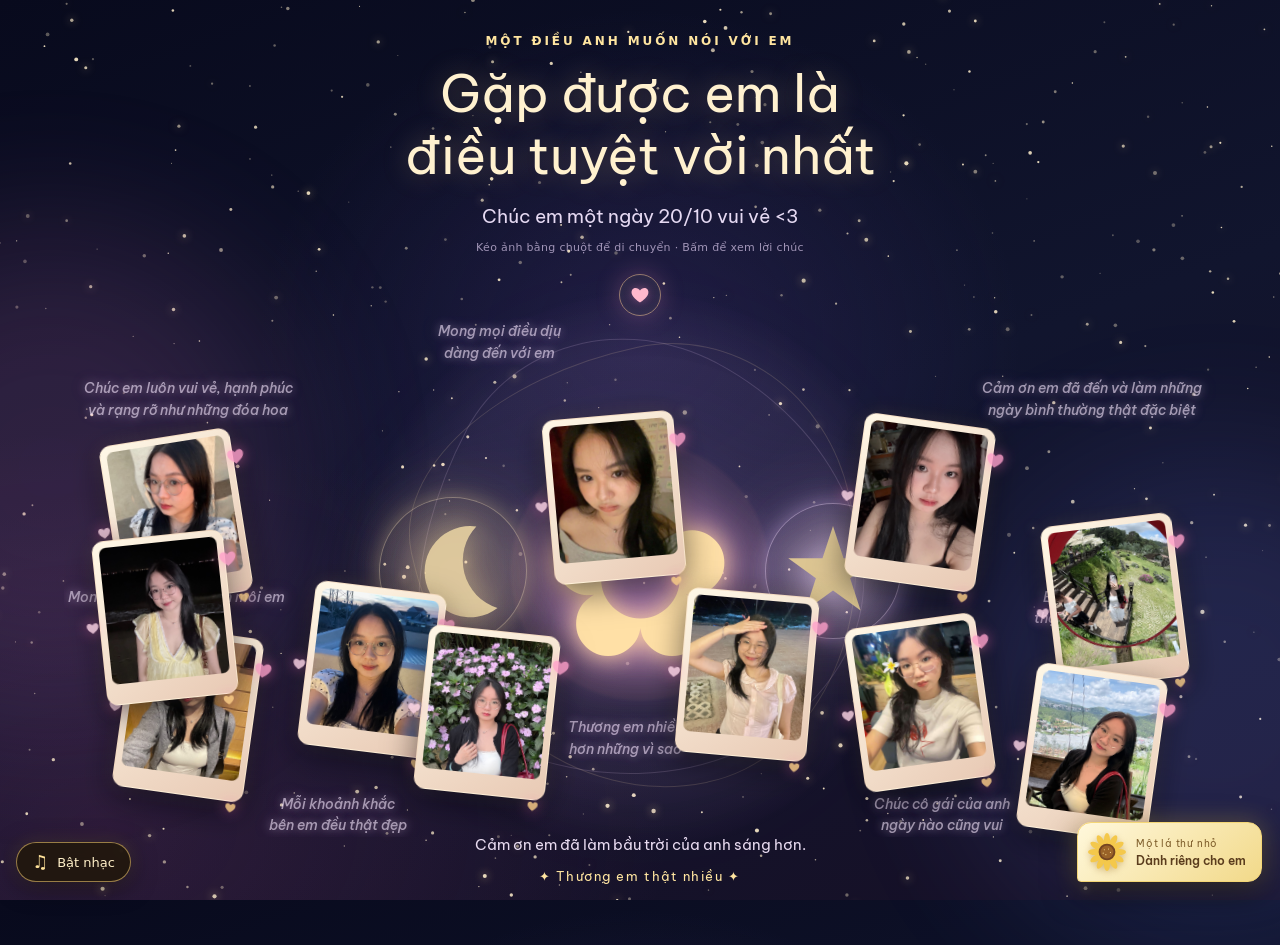
==== love.html @ 0f4e5bd0 "Add separate rings to moon and star" ====
<!DOCTYPE html>
<html lang="vi">
<head>
    <meta charset="UTF-8">
    <meta name="viewport" content="width=device-width, initial-scale=1">
    <meta name="theme-color" content="#090b21">
    <title>G&#7917;i em, gi&#7919;a tr&#7901;i sao</title>
    <link rel="preconnect" href="https://fonts.googleapis.com">
    <link rel="preconnect" href="https://fonts.gstatic.com" crossorigin>
    <link href="https://fonts.googleapis.com/css2?family=Be+Vietnam+Pro:wght@400;500;600;700&amp;display=swap" rel="stylesheet">
    <link rel="stylesheet" href="assets/css/love-page.css?v=12">
</head>
<body>
    <canvas class="star-canvas" id="starCanvas" aria-hidden="true"></canvas>
    <div class="sky-glow sky-glow-one" aria-hidden="true"></div>
    <div class="sky-glow sky-glow-two" aria-hidden="true"></div>
    <main class="celebration">
        <header class="greeting">
            <p class="eyebrow">M&#7897;t &#273;i&#7873;u anh mu&#7889;n n&#243;i v&#7899;i em</p>
            <h1>G&#7863;p &#273;&#432;&#7907;c em l&#224; &#273;i&#7873;u tuy&#7879;t v&#7901;i nh&#7845;t</h1>
            <p class="subtitle">Ch&#250;c em m&#7897;t ng&#224;y 20/10 vui v&#7867; &lt;3</p>
            <p class="interaction-hint">K&#233;o &#7843;nh b&#7857;ng chu&#7897;t &#273;&#7875; di chuy&#7875;n &#183; B&#7845;m &#273;&#7875; xem l&#7901;i ch&#250;c</p>
            <span class="heart-orbit" aria-hidden="true"><svg viewBox="0 0 24 24" focusable="false"><path d="M12 21s-8.5-5.2-9.8-10.2C1 6.7 3.2 3.5 6.7 3.5c2.2 0 4.1 1.3 5.3 3.1 1.2-1.8 3.1-3.1 5.3-3.1 3.5 0 5.7 3.2 4.5 7.3C20.5 15.8 12 21 12 21z"/></svg></span>
        </header>
        <section class="memory-field" id="memoryField" aria-label="Nh&#7919;ng kho&#7843;nh kh&#7855;c c&#7911;a ch&#250;ng m&#236;nh">
            <div class="flower-glow" aria-hidden="true"><span class="flower-center">&#10047;</span><svg class="flower-moon" viewBox="0 0 100 100"><path d="M72 8a43 43 0 1 0 20 77A47 47 0 0 1 72 8Z"/></svg><svg class="flower-star" viewBox="0 0 100 100"><path d="M50 2 L61.2 36.4 L97.6 36.4 L68.2 57.7 L79.4 92.1 L50 70.8 L20.6 92.1 L31.8 57.7 L2.4 36.4 L38.8 36.4 Z"/></svg></div>
            <div class="photo-field" id="photoField"></div>
        </section>
        <footer class="closing">
            <p>C&#7843;m &#417;n em &#273;&#227; l&#224;m b&#7847;u tr&#7901;i c&#7911;a anh s&#225;ng h&#417;n.</p>
            <span>&#10022; Th&#432;&#417;ng em th&#7853;t nhi&#7873;u &#10022;</span>
        </footer>
    </main>
    <button class="love-card-trigger" id="loveCardTrigger" type="button" hidden aria-haspopup="dialog" aria-controls="sunflowerCardDialog">
        <svg class="trigger-sunflower" viewBox="0 0 100 100" aria-hidden="true"><g fill="#f4c84b"><ellipse cx="50" cy="19" rx="8" ry="19"/><ellipse cx="50" cy="19" rx="8" ry="19" transform="rotate(30 50 50)"/><ellipse cx="50" cy="19" rx="8" ry="19" transform="rotate(60 50 50)"/><ellipse cx="50" cy="19" rx="8" ry="19" transform="rotate(90 50 50)"/><ellipse cx="50" cy="19" rx="8" ry="19" transform="rotate(120 50 50)"/><ellipse cx="50" cy="19" rx="8" ry="19" transform="rotate(150 50 50)"/><ellipse cx="50" cy="19" rx="8" ry="19" transform="rotate(180 50 50)"/><ellipse cx="50" cy="19" rx="8" ry="19" transform="rotate(210 50 50)"/><ellipse cx="50" cy="19" rx="8" ry="19" transform="rotate(240 50 50)"/><ellipse cx="50" cy="19" rx="8" ry="19" transform="rotate(270 50 50)"/><ellipse cx="50" cy="19" rx="8" ry="19" transform="rotate(300 50 50)"/><ellipse cx="50" cy="19" rx="8" ry="19" transform="rotate(330 50 50)"/></g><circle cx="50" cy="50" r="22" fill="#744522"/><circle cx="50" cy="50" r="17" fill="#9a6328"/><g fill="#f4d889"><circle cx="43" cy="44" r="1.5"/><circle cx="54" cy="42" r="1.5"/><circle cx="59" cy="51" r="1.5"/><circle cx="47" cy="57" r="1.5"/><circle cx="40" cy="53" r="1.5"/></g></svg>
        <span><small>M&#7897;t l&#225; th&#432; nh&#7887;</small><strong>D&#224;nh ri&#234;ng cho em</strong></span>
    </button>
    <dialog class="sunflower-card-dialog" id="sunflowerCardDialog" aria-label="Thi&#7879;p hoa h&#432;&#7899;ng d&#432;&#417;ng d&#224;nh t&#7863;ng em">
        <button class="sunflower-card-close" id="sunflowerCardClose" type="button" aria-label="&#272;&#243;ng thi&#7879;p">&times;</button>
        <section class="sunflower-envelope" id="sunflowerEnvelope">
            <div class="envelope-flap" aria-hidden="true"></div>
            <svg class="envelope-flower envelope-flower-left" viewBox="0 0 100 100" aria-hidden="true"><g fill="#e9b937"><ellipse cx="50" cy="19" rx="8" ry="19"/><ellipse cx="50" cy="19" rx="8" ry="19" transform="rotate(30 50 50)"/><ellipse cx="50" cy="19" rx="8" ry="19" transform="rotate(60 50 50)"/><ellipse cx="50" cy="19" rx="8" ry="19" transform="rotate(90 50 50)"/><ellipse cx="50" cy="19" rx="8" ry="19" transform="rotate(120 50 50)"/><ellipse cx="50" cy="19" rx="8" ry="19" transform="rotate(150 50 50)"/><ellipse cx="50" cy="19" rx="8" ry="19" transform="rotate(180 50 50)"/><ellipse cx="50" cy="19" rx="8" ry="19" transform="rotate(210 50 50)"/><ellipse cx="50" cy="19" rx="8" ry="19" transform="rotate(240 50 50)"/><ellipse cx="50" cy="19" rx="8" ry="19" transform="rotate(270 50 50)"/><ellipse cx="50" cy="19" rx="8" ry="19" transform="rotate(300 50 50)"/><ellipse cx="50" cy="19" rx="8" ry="19" transform="rotate(330 50 50)"/></g><circle cx="50" cy="50" r="22" fill="#744522"/><circle cx="50" cy="50" r="17" fill="#9a6328"/></svg>
            <svg class="envelope-flower envelope-flower-right" viewBox="0 0 100 100" aria-hidden="true"><g fill="#e9b937"><ellipse cx="50" cy="19" rx="8" ry="19"/><ellipse cx="50" cy="19" rx="8" ry="19" transform="rotate(30 50 50)"/><ellipse cx="50" cy="19" rx="8" ry="19" transform="rotate(60 50 50)"/><ellipse cx="50" cy="19" rx="8" ry="19" transform="rotate(90 50 50)"/><ellipse cx="50" cy="19" rx="8" ry="19" transform="rotate(120 50 50)"/><ellipse cx="50" cy="19" rx="8" ry="19" transform="rotate(150 50 50)"/><ellipse cx="50" cy="19" rx="8" ry="19" transform="rotate(180 50 50)"/><ellipse cx="50" cy="19" rx="8" ry="19" transform="rotate(210 50 50)"/><ellipse cx="50" cy="19" rx="8" ry="19" transform="rotate(240 50 50)"/><ellipse cx="50" cy="19" rx="8" ry="19" transform="rotate(270 50 50)"/><ellipse cx="50" cy="19" rx="8" ry="19" transform="rotate(300 50 50)"/><ellipse cx="50" cy="19" rx="8" ry="19" transform="rotate(330 50 50)"/></g><circle cx="50" cy="50" r="22" fill="#744522"/><circle cx="50" cy="50" r="17" fill="#9a6328"/></svg>
            <div class="envelope-greeting"><p>D&#224;nh t&#7863;ng em</p><span aria-hidden="true">&#8212; <svg class="inline-heart" viewBox="0 0 24 24" focusable="false"><path d="M12 21s-8.5-5.2-9.8-10.2C1 6.7 3.2 3.5 6.7 3.5c2.2 0 4.1 1.3 5.3 3.1 1.2-1.8 3.1-3.1 5.3-3.1 3.5 0 5.7 3.2 4.5 7.3C20.5 15.8 12 21 12 21z"/></svg> &#8212;</span><strong>20/10</strong><small>M&#7897;t ch&#250;t y&#234;u th&#432;&#417;ng</small></div>
            <button class="sunflower-seal" id="sunflowerSeal" type="button" aria-label="M&#7903; l&#225; th&#432;"><svg viewBox="0 0 24 24" aria-hidden="true"><path d="M12 21s-8.2-5.2-10.2-10.1C.2 7.2 2.4 3.5 6.4 3.5c2.4 0 4.2 1.5 5.6 3.5 1.4-2 3.2-3.5 5.6-3.5 4 0 6.2 3.7 4.6 7.4C20.2 15.8 12 21 12 21Z"/></svg></button>
            <p class="envelope-tap-hint">Ch&#7841;m v&#224;o con d&#7845;u &#273;&#7875; m&#7903;</p>
        </section>
        <article class="sunflower-letter" id="sunflowerLetter" hidden>
            <div class="letter-copy">
                <p class="letter-eyebrow">D&#224;nh ri&#234;ng cho em <svg class="inline-heart" viewBox="0 0 24 24" focusable="false" aria-hidden="true"><path d="M12 21s-8.5-5.2-9.8-10.2C1 6.7 3.2 3.5 6.7 3.5c2.2 0 4.1 1.3 5.3 3.1 1.2-1.8 3.1-3.1 5.3-3.1 3.5 0 5.7 3.2 4.5 7.3C20.5 15.8 12 21 12 21z"/></svg></p>
                <h2>G&#7917;i c&#244; g&#225;i b&#233; nh&#7887; c&#7911;a anh</h2>
                <p>Anh ch&#250;c em ng&#224;y 20/10 l&#250;c n&#224;o c&#361;ng xinh &#273;&#7865;p, may m&#7855;n, nhi&#7873;u s&#7913;c kh&#7887;e v&#224; lu&#244;n vui v&#7867;.</p>
                <p>Anh mong r&#7857;ng em s&#7869; &#273;&#7891;ng h&#224;nh c&#249;ng anh tr&#234;n ch&#7863;ng &#273;&#432;&#7901;ng ph&#237;a tr&#432;&#7899;c.</p>
                <p>C&#7843;m &#417;n em v&#236; t&#7845;t c&#7843;.</p>
                <p class="sunflower-signature">Anh y&#234;u em b&#233; c&#7911;a anh <svg class="inline-heart" viewBox="0 0 24 24" focusable="false" aria-hidden="true"><path d="M12 21s-8.5-5.2-9.8-10.2C1 6.7 3.2 3.5 6.7 3.5c2.2 0 4.1 1.3 5.3 3.1 1.2-1.8 3.1-3.1 5.3-3.1 3.5 0 5.7 3.2 4.5 7.3C20.5 15.8 12 21 12 21z"/></svg></p>
            </div>
            <figure class="letter-photo" tabindex="0" role="button" aria-label="Ph&#243;ng to &#7843;nh trong th&#432;" aria-expanded="false"><img src="assets/images/eiu1.jfif" alt="Kho&#7843;nh kh&#7855;c c&#7911;a em"><span class="letter-photo-star letter-photo-star-one" aria-hidden="true">&#10022;</span><span class="letter-photo-star letter-photo-star-two" aria-hidden="true">&#10023;</span><span class="letter-photo-star letter-photo-star-three" aria-hidden="true">&#10022;</span><figcaption>&#272;i&#7873;u anh mu&#7889;n gi&#7919; g&#236;n</figcaption></figure>
        </article>
    </dialog>
    <dialog class="photo-viewer" id="photoViewer" aria-label="Anh ky niem va loi chuc">
        <button class="viewer-close" id="viewerClose" type="button" aria-label="Dong anh">&times;</button>
        <figure class="viewer-content">
            <img id="viewerImage" alt="">
            <figcaption id="viewerWish"></figcaption>
        </figure>
    </dialog>
    <script src="assets/js/love-page.js?v=3"></script>
    <audio id="backgroundMusic" src="assets/audio/Ch%E1%BB%9D%20Ch%C3%BAt%20x%20Ch%E1%BA%B3ng%20Gi%E1%BB%91ng%20Gi%C3%A1ng%20Sinh%20x%20Track%2006%20x%20N%C6%A1i%20N%C3%A0y%20C%C3%B3%20Anh%20x%20In%20Love%20Douyin%20Top%20Music.mp3" autoplay loop muted preload="auto"></audio>
    <button class="music-toggle" id="musicToggle" type="button" aria-label="Bật nhạc">
        <span class="music-icon" aria-hidden="true">&#9835;</span>
        <span id="musicLabel">Bật nhạc</span>
    </button>
    <script src="assets/js/music.js"></script>
</body>
</html>
---- assets/css/love-page.css ----
:root { color-scheme: dark; --gold: #ffe5a0; --pink: #ffb9d3; --font-vietnamese: "Be Vietnam Pro", "Segoe UI", Arial, sans-serif; }
* { box-sizing: border-box; }
html, body { min-height: 100%; margin: 0; }
body {
    min-height: 100vh; overflow-x: hidden; color: #fff5e8;
    background: radial-gradient(ellipse at 50% 38%, #392d696b, transparent 42%), radial-gradient(ellipse at 8% 92%, #8134643d, transparent 34%), linear-gradient(160deg, #080a1d, #11152e 52%, #171026);
    font-family: var(--font-vietnamese);
}
.star-canvas { position: fixed; inset: 0; z-index: 0; width: 100%; height: 100%; pointer-events: none; }
.sky-glow { position: fixed; z-index: 0; width: 38vw; aspect-ratio: 1; border-radius: 50%; filter: blur(80px); opacity: .16; pointer-events: none; }
.sky-glow-one { left: -15vw; top: 25vh; background: #d878c4; }
.sky-glow-two { right: -14vw; bottom: -5vh; background: #718aff; }
.celebration { position: relative; z-index: 1; display: flex; flex-direction: column; width: min(1200px, 100%); height: 100svh; min-height: 0; margin: auto; padding: 20px 24px 12px; }
.greeting { position: relative; z-index: 5; max-width: 820px; margin: 0 auto; padding: 12px 18px 0; text-align: center; animation: arrive 1s ease both; }
.eyebrow { margin: 0 0 12px; color: var(--gold); font: 600 12px/1.5 system-ui, sans-serif; letter-spacing: .24em; text-transform: uppercase; }
h1 { max-width: 760px; margin: 0 auto; color: #fff1cf; font-size: clamp(30px, 4.4vw, 52px); font-weight: 400; line-height: 1.2; text-wrap: balance; text-shadow: 0 0 28px #ffd88a48; }
.subtitle { max-width: 620px; margin: 14px auto 0; color: #e5d9f2; font-size: clamp(15px, 2vw, 19px); line-height: 1.65; text-wrap: balance; }
.interaction-hint { margin: 8px 0 0; color: #d5c5e7b8; font: 11px/1.5 system-ui, sans-serif; letter-spacing: .03em; }
.heart-orbit { display: inline-grid; place-items: center; width: 42px; height: 42px; margin-top: 17px; border: 1px solid #ffcf9b88; border-radius: 50%; color: #ffb8cc; font-size: 19px; box-shadow: 0 0 24px #ff99c344, inset 0 0 18px #ffdfbd22; animation: heartbeat 2.4s ease-in-out infinite; }
.heart-orbit svg { display: block; width: 20px; height: 20px; fill: currentColor; filter: drop-shadow(0 0 6px #ff99c388); }
.inline-heart { display: inline-block; width: .82em; height: .82em; vertical-align: -.08em; fill: currentColor; }
.memory-field { position: relative; flex: 1 1 auto; width: 100%; height: auto; min-height: 280px; margin: 0 auto; }
.flower-glow { position: absolute; z-index: 4; left: 50%; top: 49%; display: grid; place-items: center; width: clamp(320px, 48vw, 580px); aspect-ratio: 1; transform: translate(-50%, -50%); border-radius: 50%; color: #ffe0a6; font-size: clamp(130px, 20vw, 230px); background: radial-gradient(circle, #ffb7d31d 0 31%, #e6bbff12 32% 52%, transparent 69%); filter: drop-shadow(0 0 38px #f4b8ef55); animation: flowerPulse 6s ease-in-out infinite; }
.flower-glow::before, .flower-glow::after { content: ""; position: absolute; inset: 12%; border: 1px solid #f5d8ff28; border-radius: 43% 57% 65% 35% / 40% 45% 55% 60%; transform: rotate(28deg); }
.flower-glow::after { transform: rotate(78deg); border-color: #ffdfad28; }
.flower-glow span { position: relative; z-index: 1; text-shadow: 0 0 24px #ffd4a0, 0 0 58px #f8a8e7; animation: slowTurn 24s linear infinite; }
.photo-field { position: absolute; inset: 0; z-index: 6; pointer-events: none; }
.wish-sky { position: absolute; inset: 0; z-index: 2; overflow: hidden; pointer-events: none; }
.sky-wish { position: absolute; display: block; width: clamp(145px, 20vw, 225px); color: #f8e8ff; font: italic 500 clamp(11px, 1.15vw, 14px)/1.55 var(--font-vietnamese); text-align: center; text-wrap: balance; text-shadow: 0 0 9px #ffe3ff9c, 0 0 24px #e4b7ff70; opacity: .63; animation: wishSkyFloat 6s ease-in-out infinite; animation-delay: var(--wish-delay); }
.sky-wish:nth-child(1) { left: 1%; top: 12%; }
.sky-wish:nth-child(2) { left: 28%; top: 1%; }
.sky-wish:nth-child(3) { right: 1%; top: 12%; }
.sky-wish:nth-child(4) { left: 0; top: 52%; }
.sky-wish:nth-child(5) { right: 0; top: 52%; }
.sky-wish:nth-child(6) { left: 14%; bottom: 0; }
.sky-wish:nth-child(7) { right: 14%; bottom: 0; }
.sky-wish:nth-child(8) { left: 39%; top: 77%; }
.memory-photo { position: absolute; margin: 0; width: clamp(86px, 11vw, 132px); aspect-ratio: 4 / 5; padding: 6px 6px 20px; border: 1px solid #ffe9c96b; border-radius: 12px; background: linear-gradient(145deg, #fff8e7, #e8c9b4); box-shadow: 0 10px 32px #02030b88, 0 0 18px #ffd99b20; opacity: 0; animation: photoAppear .9s ease forwards, photoOrbit var(--orbit, 12s) ease-in-out infinite; animation-delay: var(--delay), calc(var(--delay) + .9s); transition: z-index .2s, scale .3s, box-shadow .3s, transform .18s ease-out; cursor: grab; pointer-events: auto; transform-style: preserve-3d; transform: perspective(1000px) rotateX(var(--tilt-y, 0deg)) rotateY(var(--tilt-x, 0deg)) rotate(var(--card-rotation, 0deg)); }
.memory-photo img { display: block; width: 100%; height: 100%; border-radius: 7px; object-fit: cover; background: #332943; }
.memory-photo:focus-visible { outline: 2px solid #ffe5a0; outline-offset: 4px; }
.memory-photo:hover { z-index: 8; scale: 1.1; box-shadow: 0 16px 40px #000b, 0 0 30px #ffdfa477; }
.memory-photo:nth-child(1) { left: 4%; top: 23%; --card-rotation: -9deg; --drift-x: 65px; --drift-y: -20px; --drift-x2: 80px; --drift-y2: 58px; --drift-x3: 32px; --drift-y3: 80px; --orbit: 12s; }
.memory-photo:nth-child(2) { left: 21%; top: 52%; --card-rotation: 7deg; --drift-x: -75px; --drift-y: -50px; --drift-x2: 55px; --drift-y2: 75px; --drift-x3: 84px; --drift-y3: -30px; --orbit: 14s; }
.memory-photo:nth-child(3) { right: 20%; top: 20%; --card-rotation: 8deg; --drift-x: -55px; --drift-y: 25px; --drift-x2: -90px; --drift-y2: 60px; --drift-x3: 25px; --drift-y3: -25px; --orbit: 13s; }
.memory-photo:nth-child(4) { right: 3%; top: 39%; --card-rotation: -7deg; --drift-x: -65px; --drift-y: 65px; --drift-x2: -90px; --drift-y2: -18px; --drift-x3: -25px; --drift-y3: -80px; --orbit: 15s; }
.memory-photo:nth-child(5) { left: 5%; bottom: 8%; --card-rotation: 8deg; --drift-x: 65px; --drift-y: -32px; --drift-x2: 80px; --drift-y2: -75px; --drift-x3: -40px; --drift-y3: -30px; --orbit: 13.5s; }
.memory-photo:nth-child(6) { left: 42%; top: 19%; --card-rotation: -5deg; --drift-x: -55px; --drift-y: 45px; --drift-x2: 70px; --drift-y2: 80px; --drift-x3: 90px; --drift-y3: -32px; --orbit: 16s; }
.memory-photo:nth-child(7) { right: 20%; bottom: 10%; --card-rotation: -8deg; --drift-x: 55px; --drift-y: -40px; --drift-x2: -50px; --drift-y2: -85px; --drift-x3: -90px; --drift-y3: 32px; --orbit: 14.5s; }
.memory-photo:nth-child(8) { left: 31%; bottom: 8%; --card-rotation: 6deg; --drift-x: -60px; --drift-y: -25px; --drift-x2: 70px; --drift-y2: -75px; --drift-x3: 85px; --drift-y3: 45px; --orbit: 15.5s; }
.memory-photo:nth-child(9) { right: 5%; top: 68%; --card-rotation: 8deg; --drift-x: -60px; --drift-y: -20px; --drift-x2: -35px; --drift-y2: -70px; --drift-x3: 65px; --drift-y3: -50px; --orbit: 12.5s; }
.memory-photo:nth-child(10) { left: 3%; top: 42%; --card-rotation: -6deg; --drift-x: 70px; --drift-y: 38px; --drift-x2: 90px; --drift-y2: -30px; --drift-x3: 20px; --drift-y3: -75px; --orbit: 14s; }
.memory-photo:nth-child(11) { right: 35%; top: 53%; --card-rotation: 5deg; --drift-x: -70px; --drift-y: 65px; --drift-x2: -90px; --drift-y2: -28px; --drift-x3: 50px; --drift-y3: -75px; --orbit: 16.5s; }
.memory-photo:nth-child(n) { --drift-x: 6px; --drift-y: -4px; --drift-x2: -5px; --drift-y2: 5px; --drift-x3: 3px; --drift-y3: 4px; }
.closing { position: relative; z-index: 5; margin: -5px auto 0; color: #e8dbf0; text-align: center; font-size: 15px; line-height: 1.7; }
.closing p { margin: 0 0 5px; }
.closing span { color: var(--gold); font-size: 13px; letter-spacing: .12em; }
@keyframes arrive { from { opacity: 0; transform: translateY(16px); } to { opacity: 1; transform: translateY(0); } }
@keyframes heartbeat { 0%, 100% { transform: scale(1); } 50% { transform: scale(1.13); } }
@keyframes flowerPulse { 0%, 100% { opacity: .7; scale: .96; } 50% { opacity: 1; scale: 1.04; } }
@keyframes slowTurn { to { rotate: 360deg; } }
.memory-photo.is-placed { opacity: 1 !important; visibility: visible; }
.memory-photo.is-dragging { opacity: 1 !important; visibility: visible; z-index: 20 !important; animation: none !important; translate: 0 0 !important; rotate: 0deg !important; scale: 1 !important; --card-rotation: 0deg; --tilt-x: 0deg; --tilt-y: 0deg; cursor: grabbing; touch-action: none; }
@keyframes photoAppear { to { opacity: 1; } }
@keyframes photoOrbit { 0%, 100% { translate: 0 0; rotate: 0deg; } 25% { translate: var(--drift-x) var(--drift-y); rotate: 2deg; } 50% { translate: var(--drift-x2) var(--drift-y2); rotate: -1deg; } 75% { translate: var(--drift-x3) var(--drift-y3); rotate: 1deg; } }
@keyframes wishDrift { 0%, 100% { opacity: 0; translate: 0 10px; } 18%, 78% { opacity: .9; } 50% { opacity: 1; translate: 8px -16px; } }
@keyframes wishSkyFloat { 0%, 100% { translate: 0 0; opacity: .48; } 50% { translate: 0 -9px; opacity: .82; } }

.photo-viewer { position: fixed; inset: 0; width: min(88vw, 620px); max-width: none; max-height: 90dvh; margin: auto; padding: 26px; overflow: auto; border: 1px solid #f8dfa777; border-radius: 20px; color: #fff4df; background: linear-gradient(145deg, #17152bef, #24192df2); box-shadow: 0 24px 90px #000c, 0 0 42px #e7b9ff30; }
.love-card-trigger { position: fixed; z-index: 75; right: max(18px, env(safe-area-inset-right)); bottom: max(18px, env(safe-area-inset-bottom)); display: flex; align-items: center; gap: 10px; max-width: min(225px, calc(100vw - 32px)); padding: 10px 15px 10px 10px; border: 1px solid #f4d676; border-radius: 14px 14px 14px 4px; color: #51391c; background: linear-gradient(140deg, #fff8dc, #f2d989); box-shadow: 0 10px 32px #0008, 0 0 25px #f8d46d55; text-align: left; cursor: pointer; animation: cornerCardAppear .8s cubic-bezier(.2,.8,.2,1) both; transition: transform .2s ease, box-shadow .2s ease; }
.love-card-trigger[hidden] { display: none; }
.love-card-trigger:hover { transform: translateY(-4px) rotate(-1deg); box-shadow: 0 14px 38px #0009, 0 0 32px #ffd75d77; }
.trigger-sunflower { flex: 0 0 38px; width: 38px; filter: drop-shadow(0 2px 3px #9c6d2766); }
.love-card-trigger small, .love-card-trigger strong { display: block; font-family: var(--font-vietnamese); }
.love-card-trigger small { margin-bottom: 3px; color: #80602d; font-size: 10px; letter-spacing: .08em; }
.love-card-trigger strong { color: #5b3d1d; font-size: 12px; font-weight: 600; }
.sunflower-card-dialog { position: fixed; inset: 0; width: min(92vw, 740px); height: min(82dvh, 520px); max-width: none; max-height: none; margin: auto; padding: 18px; overflow: visible; border: 1px solid #e8cf85; border-radius: 18px; color: #705332; background: linear-gradient(145deg, #fff9e6, #f1e0a8); box-shadow: 0 26px 100px #000c, 0 0 44px #f3d27455; }
.sunflower-card-dialog::backdrop { background: #171321a6; backdrop-filter: blur(5px); }
.sunflower-card-dialog[open] { animation: viewerAppear .34s ease-out both; }
.sunflower-card-close { position: absolute; z-index: 20; top: 10px; right: 10px; display: grid; place-items: center; width: 38px; height: 38px; padding: 0 0 3px; border: 1px solid #f1dc9a; border-radius: 50%; color: #684d24; background: #fff6d8; box-shadow: 0 4px 15px #0006; font: 26px/1 Georgia, serif; cursor: pointer; }
.sunflower-envelope { position: relative; display: grid; place-items: start center; width: 100%; height: 100%; min-height: 320px; overflow: hidden; border: 1px solid #d9bd70; color: #785331; background: #f8edcf url("../images/sunflower-envelope.png") center / 100% 100% no-repeat; box-shadow: 0 5px 20px #92713a35; transition: opacity .55s ease, scale .55s ease; }
.sunflower-envelope::before, .envelope-flap, .envelope-flower { display: none; }
.envelope-greeting { position: relative; z-index: 2; margin-top: clamp(26px, 7vh, 54px); text-align: center; }
.envelope-greeting p { margin: 0 0 4px; color: #876540; font: 600 clamp(15px, 2.3vw, 20px)/1.5 var(--font-vietnamese); letter-spacing: .14em; }
.envelope-greeting span { display: inline-flex; align-items: center; gap: 7px; color: #ae7d31; font-size: 13px; }
.envelope-greeting .inline-heart { width: 12px; height: 12px; fill: currentColor; }
.envelope-greeting strong { display: block; margin-top: 14px; color: #a17427; font: italic clamp(42px, 8vw, 72px)/1 Georgia, serif; text-shadow: 0 2px #fff8d8; }
.envelope-greeting small { display: block; margin-top: 10px; color: #816346; font: 500 clamp(12px, 1.8vw, 16px)/1.5 var(--font-vietnamese); }
.sunflower-seal { position: absolute; z-index: 4; left: 50%; top: 58%; display: grid; place-items: center; width: clamp(84px, 18vw, 148px); aspect-ratio: 1; transform: translate(-50%, -50%); border: 0; border-radius: 50%; color: #704315; background: transparent; cursor: pointer; transition: scale .24s ease, rotate .24s ease, filter .24s ease; }
.sunflower-seal::before { content: ""; position: absolute; inset: 12%; border: 1px solid #fff0b9a6; border-radius: 50%; box-shadow: 0 0 0 3px #8a551533, inset 0 1px 5px #fff4c966; opacity: .85; transition: inset .24s ease, opacity .24s ease; }
.sunflower-seal svg { position: relative; display: block; width: clamp(31px, 7vw, 40px); height: clamp(31px, 7vw, 40px); overflow: visible; fill: #fff0b1; filter: drop-shadow(0 1px 1px #6e441e) drop-shadow(0 2px 3px #593711) drop-shadow(0 -1px 1px #fff5c7); }
.sunflower-seal:hover { scale: 1.08; rotate: -5deg; filter: brightness(1.08); }
.sunflower-seal:hover::before { inset: 7%; opacity: 1; }
.envelope-tap-hint { position: absolute; z-index: 3; bottom: 14px; margin: 0; color: #8c7046; font: 11px/1.5 var(--font-vietnamese); letter-spacing: .04em; }
.sunflower-card-dialog.is-open { width: min(88vw, 700px, 74dvh); height: min(90dvh, 860px); padding: 0; overflow: hidden; border: 0; border-radius: 16px; background: transparent url("../images/sunflower-letter-open-portrait.png") center / 100% 100% no-repeat; box-shadow: 0 18px 70px #0008; transition: width .45s ease, height .45s ease; }
.sunflower-card-dialog.is-open .sunflower-envelope { opacity: 0; visibility: hidden; scale: .94; }
.sunflower-letter { position: absolute; z-index: 6; inset: 5% 12% 21%; display: grid; grid-template-columns: minmax(0, 1.05fr) minmax(205px, .95fr); align-items: center; gap: clamp(12px, 2vw, 22px); padding: clamp(20px, 4vw, 36px); overflow: auto; border: 0; border-radius: 0; color: #66513f; background: transparent; box-shadow: none; backdrop-filter: none; }
.sunflower-letter[hidden] { display: none; }
.sunflower-letter:not([hidden]) { animation: letterLift .7s cubic-bezier(.2,.75,.2,1) both; }
.letter-copy { position: static; z-index: 1; padding-top: clamp(140px, calc(17vh + 28px), 178px); }
.letter-eyebrow { position: absolute; z-index: 7; top: calc(8% + 5px); right: 10%; display: block; width: 62%; margin: 0; padding: 0; color: #91631f; font-size: 10px; font-weight: 700; letter-spacing: .16em; text-align: right; text-transform: uppercase; }
.letter-copy h2 { position: absolute; z-index: 7; top: calc(12% + 5px); right: 10%; display: block; width: 62%; margin: 0; padding: 0; color: #76451f; font: italic 600 clamp(20px, 3vw, 31px)/1.2 var(--font-vietnamese); text-align: right; text-wrap: balance; }
.letter-copy > p:not(.letter-eyebrow):not(.sunflower-signature) { margin: 9px 0; font: italic clamp(13px, 1.65vw, 16px)/1.75 var(--font-vietnamese); }
.sunflower-signature { margin: 14px 0 0; color: #a87832; font: italic 600 clamp(12px, 1.7vw, 16px)/1.5 var(--font-vietnamese); }
.letter-photo { position: relative; align-self: end; justify-self: end; width: min(100%, 270px); margin: 0; padding: 6px 6px 20px; rotate: 0deg; border: 1px solid #d9bd79; border-radius: 8px; background: #fffaf0; box-shadow: 0 8px 20px #6148222b, 0 0 0 4px #fffaf077; }
.letter-photo::before, .letter-photo::after { content: "\273f"; position: absolute; z-index: 2; color: #e8b638; font-size: 24px; text-shadow: 0 1px #fff4c2; }
.letter-photo::before { top: -14px; left: -12px; }
.letter-photo::after { right: -12px; bottom: 5px; }
.letter-photo-star { position: absolute; z-index: 3; color: #f0bf45; line-height: 1; pointer-events: none; text-shadow: 0 1px 2px #fff7d1, 0 0 9px #e9b83e88; animation: photoStarShine 2.6s ease-in-out infinite; }
.letter-photo-star-one { top: 9%; right: -13px; font-size: 18px; }
.letter-photo-star-two { top: 45%; left: -13px; color: #d59c30; font-size: 14px; animation-delay: .8s; }
.letter-photo-star-three { right: 10%; bottom: 15%; font-size: 12px; animation-delay: 1.5s; }
.letter-photo img { display: block; width: 100%; aspect-ratio: 4 / 5; object-fit: cover; }
.letter-photo figcaption { margin-top: 5px; color: #8e7146; font: italic 10px/1.3 var(--font-vietnamese); text-align: center; }
@keyframes cornerCardAppear { from { opacity: 0; translate: 0 16px; scale: .94; } to { opacity: 1; translate: 0 0; scale: 1; } }
@keyframes letterLift { from { opacity: 0; translate: 0 28px; rotate: -1deg; } to { opacity: 1; translate: 0 0; rotate: 0deg; } }
.photo-viewer::backdrop { background: #050611d9; backdrop-filter: blur(9px); }
.photo-viewer[open] { animation: viewerAppear .3s ease-out both; }
.viewer-close { position: sticky; z-index: 2; top: 0; float: right; display: grid; place-items: center; width: 38px; height: 38px; margin: -12px -12px 0 0; border: 1px solid #f4dba866; border-radius: 50%; color: #fff0c8; background: #35283c; font: 28px/1 Georgia, serif; cursor: pointer; }
.viewer-content { clear: both; margin: 0; text-align: center; }
.viewer-content img { display: block; width: auto; max-width: 100%; max-height: min(64dvh, 620px); margin: 0 auto; border: 5px solid #fff2df; border-radius: 12px; object-fit: contain; box-shadow: 0 10px 40px #0009, 0 0 28px #ffe2ad44; }
.viewer-content figcaption { max-width: 540px; margin: 20px auto 4px; color: #ffe6b6; font: italic clamp(18px, 3vw, 25px)/1.55 var(--font-vietnamese); text-shadow: 0 0 18px #ffdb9a55; }
@keyframes viewerAppear { from { opacity: 0; scale: .94; } to { opacity: 1; scale: 1; } }
@keyframes photoStarShine { 0%, 100% { opacity: .55; scale: .82; rotate: -8deg; } 50% { opacity: 1; scale: 1.12; rotate: 8deg; } }
@media (max-width: 700px) {
    .celebration { display: block; width: 100%; height: auto; min-height: 100svh; padding: 26px 14px 20px; }
    .greeting { padding: 8px 10px 0; }
    .eyebrow { font-size: 10px; letter-spacing: .16em; }
    .memory-field { display: block; height: auto; min-height: 0; margin: 16px auto 12px; padding: 8px 4px; }
    .flower-glow { position: fixed; top: 53%; width: 98vw; z-index: -1; opacity: .48; }
    .wish-sky { z-index: 0; }
    .sky-wish { width: min(38vw, 155px); font-size: 10px; opacity: .44; }
    .sky-wish:nth-child(2), .sky-wish:nth-child(6), .sky-wish:nth-child(8) { display: none; }
    .photo-field { position: relative; inset: auto; z-index: 1; display: grid; grid-template-columns: repeat(3, minmax(0, 1fr)); gap: 14px 10px; pointer-events: auto; }
    .memory-photo { position: relative; inset: auto !important; width: 100%; aspect-ratio: 4 / 5; padding: 4px 4px 15px; border-radius: 9px; animation: photoAppear .8s ease forwards, mobilePhotoFloat 5s ease-in-out infinite; animation-delay: var(--delay), calc(var(--delay) + .8s); }
    .memory-photo:nth-child(3n + 2) { margin-top: 16px; }
    .memory-photo:nth-child(3n) { margin-top: 3px; }
    .wish-field { position: fixed; inset: 0; z-index: 2; pointer-events: none; }
    .wish { max-width: 142px; font-size: 12px; }
    .closing { margin-top: 18px; }
    .sunflower-card-dialog { width: 94vw; height: min(72vw, 340px); min-height: 240px; padding: 10px; transition: width .45s ease, height .45s ease; }
    .sunflower-card-dialog.is-open { width: min(88vw, 72dvh, 500px); height: min(90dvh, 610px); min-height: 0; }
    .sunflower-letter { inset: 5% 12% 21%; display: block; padding: clamp(16px, 5vw, 26px); overflow: auto; }
    .letter-copy { padding: 140px 0 0; }
    .letter-eyebrow { margin-bottom: 8px; font-size: 10px; }
    .letter-copy h2 { margin-bottom: 12px; font-size: clamp(20px, 6vw, 27px); }
    .letter-copy > p:not(.letter-eyebrow):not(.sunflower-signature) { margin: 9px 0; font-size: clamp(13px, 3.7vw, 15px); line-height: 1.7; }
    .sunflower-signature { margin-top: 12px; font-size: 13px; }
    .letter-photo { float: right; width: clamp(120px, 36%, 165px); margin: 12px 0 8px 14px; padding: 5px 5px 18px; rotate: 3deg; }
    .letter-photo::before, .letter-photo::after { font-size: 14px; }
    .letter-photo figcaption { font-size: 8px; }
}
@keyframes mobilePhotoFloat { 0%, 100% { translate: 0 0; } 50% { translate: 0 -6px; } }
@media (prefers-reduced-motion: reduce) {
    *, *::before, *::after { animation-duration: .01ms !important; animation-iteration-count: 1 !important; scroll-behavior: auto !important; }
}

.music-toggle { position: fixed; z-index: 80; left: max(16px, env(safe-area-inset-left)); bottom: max(18px, env(safe-area-inset-bottom)); display: inline-flex; align-items: center; gap: 9px; padding: 10px 15px; border: 1px solid #e8c16a99; border-radius: 999px; color: #fff0c8; background: #21180de8; box-shadow: 0 5px 24px #0008, 0 0 18px #e8c16a2b; font: 13px/1 system-ui, sans-serif; cursor: pointer; backdrop-filter: blur(8px); transition: transform .2s ease, background .2s ease, box-shadow .2s ease; }
.music-toggle:hover { transform: translateY(-2px); background: #392812ed; box-shadow: 0 7px 28px #0009, 0 0 24px #e8c16a55; }
.music-icon { color: #ffe29a; font-size: 18px; }
.music-toggle.is-playing .music-icon { animation: musicPulse 1.2s ease-in-out infinite; }
@keyframes musicPulse { 50% { transform: scale(1.22); text-shadow: 0 0 12px #ffe29a; } }


.photo-wish { position: absolute; z-index: 10; top: calc(100% + 8px); left: 50%; width: min(230px, calc(100vw - 30px)); padding: 9px 12px; border: 1px solid #ffe1b777; border-radius: 12px; color: #fff0d4; background: #17152beF; box-shadow: 0 8px 28px #050611aa, 0 0 22px #ffc9e633; font: italic 14px/1.45 var(--font-vietnamese); text-align: center; text-shadow: 0 0 12px #ffd99b55; opacity: 0; translate: -50% 8px; transition: opacity .24s ease, translate .24s ease; pointer-events: none; }
.photo-viewer { width: min(92vw, 760px); max-height: 94dvh; padding: 20px; }
.viewer-content img { max-height: min(82dvh, 860px); border-width: 4px; }
.letter-photo { cursor: zoom-in; transform: scale(1); transform-origin: center center; transition: transform .38s cubic-bezier(.2,.8,.2,1), box-shadow .38s ease, filter .38s ease; will-change: transform; }
.letter-photo:hover { transform: scale(1.035); box-shadow: 0 12px 26px #61482244, 0 0 0 4px #fffaf0a6; }
.sunflower-letter.is-photo-zoomed .letter-photo { position: relative; z-index: 10; width: min(100%, 270px); margin: 0; transform: scale(1.28); cursor: zoom-out; box-shadow: 0 16px 32px #49331f66, 0 0 0 5px #fffaf0c9, 0 0 24px #f4cb6a88; filter: saturate(1.08) brightness(1.03); animation: letterPhotoGlow 1.5s ease-in-out .38s infinite alternate; }
.sunflower-letter.is-photo-zoomed .letter-photo:hover { transform: scale(1.3); }
@keyframes letterPhotoGlow { from { box-shadow: 0 16px 32px #49331f55, 0 0 0 4px #fffaf0b8, 0 0 14px #f4cb6a66; } to { box-shadow: 0 18px 36px #49331f77, 0 0 0 5px #fffaf0e8, 0 0 26px #f4cb6aaa; } }
.letter-photo:focus-visible { outline: 2px solid #b88635; outline-offset: 5px; }
.memory-photo:hover .photo-wish, .memory-photo:focus-visible .photo-wish { opacity: 1; translate: -50% 0; }
.memory-photo.wish-above .photo-wish { top: auto; bottom: calc(100% + 8px); }
.memory-photo.is-dragging .photo-wish { opacity: 0; }

.photo-hearts { position: absolute; inset: 0; z-index: 2; overflow: visible; pointer-events: none; }
.photo-heart { position: absolute; display: block; width: 1em; height: 1em; color: #ff9fca; font: 18px/1 Georgia, serif; opacity: .82; filter: drop-shadow(0 0 7px #ff73b9b8); animation: heartFloat 2.8s ease-in-out infinite; }
.photo-heart svg { display: block; width: 100%; height: 100%; fill: currentColor; }
.photo-heart-one { top: 12%; right: -13px; font-size: 19px; }
.photo-heart-two { left: -15px; top: 48%; color: #ffd5e7; font-size: 14px; animation-delay: -.9s; }
.photo-heart-three { right: 4px; bottom: -13px; color: #ffcf8a; font-size: 12px; animation-delay: -1.7s; }
.memory-photo:hover .photo-heart, .memory-photo:focus-visible .photo-heart { opacity: 1; filter: drop-shadow(0 0 10px #ff73b9); }
.memory-photo.is-dragging .photo-heart { opacity: .9; }
@keyframes heartFloat { 0%, 100% { translate: 0 0; scale: .92; } 50% { translate: 2px -7px; scale: 1.12; } }

/* Mobile-specific spacing for the floating memories and the sunflower letter. */
@media (max-width: 700px) {
    .celebration {
        min-height: 100svh;
        padding: max(18px, env(safe-area-inset-top)) 14px max(92px, calc(env(safe-area-inset-bottom) + 84px));
    }
    .greeting { padding-inline: 4px; }
    h1 { font-size: clamp(28px, 8vw, 40px); line-height: 1.16; }
    .subtitle { margin-top: 9px; font-size: clamp(14px, 4vw, 17px); }
    .interaction-hint { max-width: 290px; margin: 8px auto 0; font-size: 10px; }
    .heart-orbit { width: 36px; height: 36px; margin-top: 10px; }
    .memory-field { margin-top: 12px; padding: 4px 0; }
    .photo-field { grid-template-columns: repeat(2, minmax(0, 1fr)); gap: 18px 14px; width: min(100%, 520px); margin: 0 auto; }
    .memory-photo { width: 100%; max-width: 220px; justify-self: center; aspect-ratio: 4 / 5; padding: 5px 5px 17px; }
    .memory-photo:nth-child(3n + 2), .memory-photo:nth-child(3n) { margin-top: 0; }
    .memory-photo:nth-child(even) { margin-top: 12px; }
    .wish-sky { position: absolute; inset: 0; }
    .sky-wish { width: min(42vw, 165px); font-size: 10px; }
    .closing { margin-top: 24px; font-size: 14px; }
    .music-toggle { left: max(12px, env(safe-area-inset-left)); bottom: max(12px, env(safe-area-inset-bottom)); padding: 9px 12px; font-size: 12px; }
    .love-card-trigger { right: max(12px, env(safe-area-inset-right)); bottom: max(62px, calc(env(safe-area-inset-bottom) + 54px)); max-width: 190px; padding: 8px 11px 8px 8px; }
    .sunflower-card-dialog { width: min(94vw, 520px); height: min(78vw, 370px); }
    .sunflower-card-dialog.is-open {
        width: min(94vw, 520px);
        height: min(108vw, 88svh, 650px);
        background-size: 100% 100%;
    }
    .sunflower-letter { inset: 5% 9% 15%; padding: 14px clamp(12px, 4vw, 22px); }
    .letter-copy { padding: clamp(112px, 29vw, 145px) 0 0; }
    .letter-eyebrow { top: 8%; right: 8%; width: 72%; font-size: 9px; letter-spacing: .1em; }
    .letter-copy h2 { top: 12%; right: 8%; width: 72%; font-size: clamp(19px, 5.5vw, 26px); }
    .letter-photo { width: clamp(105px, 34%, 150px); margin: 10px 0 8px 12px; }
    .sunflower-card-close { top: max(8px, env(safe-area-inset-top)); right: max(8px, env(safe-area-inset-right)); width: 36px; height: 36px; }
    .photo-viewer { width: calc(100vw - 24px); max-height: calc(100svh - 24px); padding: 14px; }
    .viewer-content img { max-width: 100%; max-height: 72svh; }
}
@media (max-width: 380px) {
    .celebration { padding-inline: 10px; }
    .photo-field { gap: 15px 9px; }
    .memory-photo { padding: 4px 4px 15px; }
    .sky-wish { font-size: 9px; }
    .sunflower-letter { inset-inline: 7%; padding-inline: 10px; }
    .letter-copy > p:not(.letter-eyebrow):not(.sunflower-signature) { font-size: 12px; line-height: 1.55; }
    .sunflower-signature { font-size: 11px; }
    .love-card-trigger strong { font-size: 11px; }
}
@media (max-height: 520px) and (max-width: 900px) {
    .celebration { padding-top: 12px; }
    .greeting { padding-top: 0; }
    .eyebrow { margin-bottom: 5px; }
    h1 { font-size: clamp(25px, 5vw, 34px); }
    .subtitle { margin-top: 5px; }
    .heart-orbit { display: none; }
    .sunflower-card-dialog.is-open { height: 92svh; width: min(74vw, 92svh); }
}

@media (max-width: 700px) {
    .memory-photo { transform: none; transform-style: flat; }
    .memory-photo:hover { scale: 1; }
}

/* Refined phone composition: a clear header, calm photo grid, and readable sky. */
@media (max-width: 700px) {
    .celebration { padding-top: max(20px, env(safe-area-inset-top)); }
    .memory-field { isolation: isolate; }
    .flower-glow { z-index: 0; width: min(112vw, 480px); opacity: .34; }
    .wish-sky { position: fixed; inset: 0; z-index: 2; }
    .sky-wish { width: min(40vw, 158px); font-size: clamp(9px, 2.5vw, 11px); opacity: .5; }
    .photo-field { position: relative; z-index: 6; grid-template-columns: repeat(2, minmax(0, 1fr)); align-items: start; gap: 20px 14px; }
    .memory-photo { width: 100%; max-width: 195px; aspect-ratio: 4 / 5; justify-self: center; margin: 0 !important; transform: none; transform-style: flat; animation: photoAppear .8s ease forwards, mobilePhotoFloat 6s ease-in-out infinite; animation-delay: var(--delay), calc(var(--delay) + .8s); }
    .memory-photo:nth-child(even) { margin-top: 14px !important; }
    .memory-photo:hover { scale: 1; }
    .closing { position: relative; z-index: 5; }
    .love-card-trigger { max-width: min(185px, calc(100vw - 130px)); }
    .love-card-trigger strong { line-height: 1.35; }
    .sunflower-card-dialog.is-open { width: min(94vw, 520px); height: min(116vw, 86svh, 660px); }
    .sunflower-letter { inset: 5% 8% 14%; }
    .letter-copy { padding-top: clamp(112px, 28vw, 145px); }
    .letter-photo { width: clamp(105px, 34%, 150px); }
}
@media (max-width: 380px) {
    .photo-field { gap: 16px 10px; }
    .memory-photo { max-width: 168px; }
    .sky-wish { width: 42vw; font-size: 9px; }
    .sunflower-card-dialog.is-open { height: min(124vw, 88svh, 660px); }
    .sunflower-letter { inset-inline: 7%; }
}
@media (max-width: 700px) {
    .sunflower-card-dialog.is-open { height: min(126vw, 90svh, 700px); }
    .sunflower-letter { inset: 3% 7% 5%; }
    .letter-copy { padding-top: clamp(98px, 25vw, 126px); }
}

/* iPhone 16 Pro Max and other phones: preserve the letter's two-column composition. */
@media (max-width: 700px) {
    .sunflower-card-dialog.is-open {
        width: min(94vw, 520px);
        height: min(126vw, 88svh, 680px);
    }
    .sunflower-letter {
        display: grid;
        grid-template-columns: minmax(0, 1.12fr) minmax(0, .88fr);
        align-items: start;
        gap: 8px;
        inset: 4% 7% 8%;
        padding: 0 10px;
        overflow-x: hidden;
        overflow-y: auto;
        overscroll-behavior: contain;
    }
    .letter-copy {
        grid-column: 1;
        min-width: 0;
        padding: clamp(145px, 34vw, 165px) 0 10px;
    }
    .letter-eyebrow {
        top: 8%;
        right: 7%;
        width: 66%;
        font-size: clamp(8px, 2.2vw, 9px);
        letter-spacing: .08em;
    }
    .letter-copy h2 {
        top: 12%;
        right: 7%;
        width: 66%;
        font-size: clamp(18px, 5vw, 23px);
        line-height: 1.14;
    }
    .letter-copy > p:not(.letter-eyebrow):not(.sunflower-signature) {
        margin: 7px 0;
        font-size: clamp(11px, 3.1vw, 13px);
        line-height: 1.55;
    }
    .sunflower-signature { margin-top: 10px; font-size: clamp(11px, 3vw, 13px); }
    .letter-photo {
        grid-column: 2;
        grid-row: 1;
        align-self: start;
        justify-self: center;
        width: 100%;
        max-width: 145px;
        margin: clamp(155px, 36vw, 175px) 0 0;
        float: none;
        rotate: 0deg;
    }
}
@media (max-width: 380px) {
    .sunflower-letter { grid-template-columns: minmax(0, 1.08fr) minmax(0, .92fr); gap: 6px; padding-inline: 7px; }
    .letter-copy { padding-top: 142px; }
    .letter-copy > p:not(.letter-eyebrow):not(.sunflower-signature) { font-size: 11px; line-height: 1.48; }
    .letter-photo { margin-top: 150px; }
}
@media (max-width: 700px) {
    .sunflower-letter.is-photo-zoomed .letter-photo { transform: scale(1.12); }
    .sunflower-letter.is-photo-zoomed .letter-photo:hover { transform: scale(1.14); }
    .photo-wish { width: min(180px, calc(100vw - 28px)); }
    .sky-glow-two { right: 0; }
}
@media (max-width: 380px) {
    .sunflower-letter { inset: 3% 7% 3%; }
    .letter-copy { padding-top: 132px; }
}
@media (max-width: 380px) {
    .letter-copy { padding-top: 112px; }
}


/* Let the envelope artwork sit directly on the modal backdrop without an extra panel. */
.sunflower-card-dialog:not(.is-open) {
    padding: 0;
    border: 0;
    background: transparent;
    box-shadow: none;
}
.sunflower-card-dialog:not(.is-open) .sunflower-envelope {
    border: 0;
    background-color: transparent;
    box-shadow: none;
}

/* Mobile envelope typography: keep the greeting clear of the wax seal. */
@media (max-width: 700px) {
    .envelope-greeting {
        margin-top: clamp(14px, 4vh, 28px);
        font-family: var(--font-vietnamese), system-ui, sans-serif;
    }
    .envelope-greeting p {
        font-family: var(--font-vietnamese), system-ui, sans-serif;
        font-size: clamp(14px, 4vw, 18px);
        letter-spacing: .1em;
    }
    .envelope-greeting strong {
        margin-top: 7px;
        font-size: clamp(38px, 11vw, 48px);
    }
    .envelope-greeting small {
        margin-top: 4px;
        font-family: var(--font-vietnamese), system-ui, sans-serif;
        font-size: clamp(11px, 3.1vw, 13px);
        line-height: 1.4;
    }
}

/* Avoid sticky hover and native long-press menus on touch screens. */
.memory-photo, .memory-photo img { -webkit-touch-callout: none; -webkit-user-select: none; user-select: none; }
@media (hover: none), (pointer: coarse) {
    .memory-photo:hover {
        z-index: auto;
        scale: 1;
        box-shadow: 0 10px 32px #02030b88, 0 0 18px #ffd99b20;
    }
    .memory-photo:hover .photo-wish { opacity: 0; translate: -50% 8px; }
    .memory-photo:active { scale: .98; }
    .letter-photo:hover { scale: 1; box-shadow: 0 8px 20px #6148222b, 0 0 0 4px #fffaf077; }
    .love-card-trigger:hover { transform: none; box-shadow: 0 10px 32px #0008, 0 0 25px #f8d46d55; }
    .music-toggle:hover { transform: none; background: #21180de8; box-shadow: 0 5px 24px #0008, 0 0 18px #e8c16a2b; }
    .photo-heart { animation: none; }
}

/* Keep the letter photo and message in separate, balanced areas while zoomed. */
.sunflower-letter.is-photo-zoomed {
    grid-template-columns: minmax(0, .82fr) minmax(230px, 1.18fr);
    gap: clamp(18px, 3vw, 32px);
    overflow-x: clip;
}
.sunflower-letter.is-photo-zoomed .letter-copy { grid-column: 1; min-width: 0; }
.sunflower-letter.is-photo-zoomed .letter-photo {
    grid-column: 2;
    justify-self: center;
    width: min(100%, 320px);
    transform: none;
    animation: letterPhotoGlow 1.5s ease-in-out infinite alternate;
}
@media (max-width: 700px), (pointer: coarse) {
    .sunflower-letter.is-photo-zoomed {
        grid-template-columns: minmax(0, 1fr);
        grid-template-rows: auto auto;
        align-content: start;
        gap: 12px;
        overflow-x: clip;
        scrollbar-width: none;
    }
    .sunflower-letter.is-photo-zoomed::-webkit-scrollbar { display: none; }
    .sunflower-letter.is-photo-zoomed .letter-photo {
        grid-column: 1;
        grid-row: 1;
        justify-self: center;
        width: min(62%, 220px);
        max-width: 220px;
        margin: clamp(140px, 34vw, 165px) 0 0;
        transform: none;
    }
    .sunflower-letter.is-photo-zoomed .letter-copy {
        grid-column: 1;
        grid-row: 2;
        padding: 0 4px 14px;
    }
}

@media (max-width: 700px), (pointer: coarse) {
    .sunflower-card-dialog.is-open:has(.sunflower-letter.is-photo-zoomed) {
        height: min(150vw, 92svh, 820px);
    }
    .sunflower-letter.is-photo-zoomed {
        overflow-x: hidden;
        scrollbar-width: none;
    }
    .sunflower-letter.is-photo-zoomed::-webkit-scrollbar { display: none; }
}
/* Center the photo detail viewer and pin its close control inside the frame. */
.photo-viewer {
    position: fixed;
    inset: 50% auto auto 50%;
    width: min(calc(100vw - 32px), 620px);
    max-width: none;
    max-height: calc(100vh - 40px);
    max-height: calc(100dvh - 40px);
    margin: 0;
    padding: 56px 18px 20px;
    overflow: auto;
    box-sizing: border-box;
    transform: translate(-50%, -50%);
}
.viewer-close {
    position: absolute;
    top: 10px;
    right: 10px;
    float: none;
    margin: 0;
}
.viewer-content { width: 100%; }
.viewer-content img {
    width: auto;
    max-width: 100%;
    max-height: min(68vh, 620px);
    max-height: min(68dvh, 620px);
    margin-inline: auto;
}
@media (max-width: 700px), (pointer: coarse) {
    .photo-viewer {
        width: calc(100vw - 32px);
        max-height: calc(100vh - 32px);
        max-height: calc(100dvh - 32px);
        padding: 56px 14px 18px;
        border-radius: 16px;
    }
    .viewer-content img {
        max-width: 100%;
        max-height: min(66vh, 520px);
        max-height: min(66dvh, 520px);
    }
    .viewer-content figcaption {
        margin-top: 14px;
        font-size: clamp(16px, 4.5vw, 21px);
    }
}
/* Draw the close glyph with CSS so its optical center stays inside the ring on iOS. */
.viewer-close {
    box-sizing: border-box;
    width: 40px;
    height: 40px;
    padding: 0;
    appearance: none;
    -webkit-appearance: none;
    display: grid;
    place-items: center;
    font-size: 0;
    line-height: 0;
    border: 1px solid #f4dba8aa;
    box-shadow: 0 2px 10px #09071066, inset 0 1px #fff3;
}
.viewer-close::before,
.viewer-close::after {
    content: "";
    position: absolute;
    width: 16px;
    height: 2px;
    border-radius: 2px;
    background: #fff0c8;
}
.viewer-close::before { rotate: 45deg; }
.viewer-close::after { rotate: -45deg; }
.viewer-close:focus-visible { outline: 2px solid #ffe6b6; outline-offset: 3px; }
/* Add a moon and a large star orbiting the central flower. */
.flower-glow .flower-center {
    position: relative;
    z-index: 1;
    text-shadow: 0 0 24px #ffd4a0, 0 0 58px #f8a8e7;
    animation: slowTurn 24s linear infinite;
}
.flower-glow .flower-moon,
.flower-glow .flower-star {
    position: absolute;
    z-index: 2;
    overflow: visible;
}
.flower-glow .flower-moon {
    top: 12%;
    right: 15%;
    width: clamp(76px, 13vw, 148px);
    fill: #ffe8ac;
    opacity: .82;
    filter: drop-shadow(0 0 15px #ffe59a99) drop-shadow(0 0 34px #f6c85c66);
    animation: moonDrift 7s ease-in-out infinite;
}
.flower-glow .flower-star {
    bottom: 13%;
    left: 13%;
    width: clamp(72px, 12vw, 136px);
    fill: #f5dcff;
    opacity: .82;
    filter: drop-shadow(0 0 14px #f5dcffcc) drop-shadow(0 0 34px #dcb4ff88);
    transform-origin: center;
    animation: centralStarShine 4.5s ease-in-out infinite;
}
@keyframes moonDrift {
    0%, 100% { translate: 0 0; rotate: -7deg; }
    50% { translate: 0 -9px; rotate: 2deg; }
}
@keyframes centralStarShine {
    0%, 100% { scale: .92; rotate: -5deg; opacity: .68; }
    50% { scale: 1.08; rotate: 5deg; opacity: 1; }
}
/* Arrange the moon, flower, and star in a calm horizontal row. */
.flower-glow .flower-moon {
    top: 50%;
    right: auto;
    left: 8%;
    translate: 0 -50%;
    animation: moonDrift 7s ease-in-out infinite;
}
.flower-glow .flower-star {
    top: 50%;
    right: 8%;
    bottom: auto;
    left: auto;
    translate: 0 -50%;
    fill: #ffe5a0;
    animation: centralStarShine 4.5s ease-in-out infinite;
}
@keyframes moonDrift {
    0%, 100% { translate: 0 -50%; rotate: -7deg; }
    50% { translate: 0 calc(-50% - 8px); rotate: 2deg; }
}
/* Give the moon and star their own separate orbital rings. */
.flower-glow .flower-moon,
.flower-glow .flower-star {
    box-sizing: border-box;
    padding: clamp(12px, 2vw, 20px);
    border: 1px solid #ffe8b977;
    border-radius: 50%;
    background: radial-gradient(circle, #fff1c51a 0 48%, #fff1c508 70%, transparent 72%);
}
.flower-glow .flower-moon {
    left: 5%;
    right: auto;
    box-shadow: 0 0 18px #ffe59a55, inset 0 0 22px #ffe59a16;
}
.flower-glow .flower-star {
    right: 5%;
    left: auto;
    border-color: #f5dcff88;
    box-shadow: 0 0 18px #e8c9ff66, inset 0 0 22px #e8c9ff1c;
}
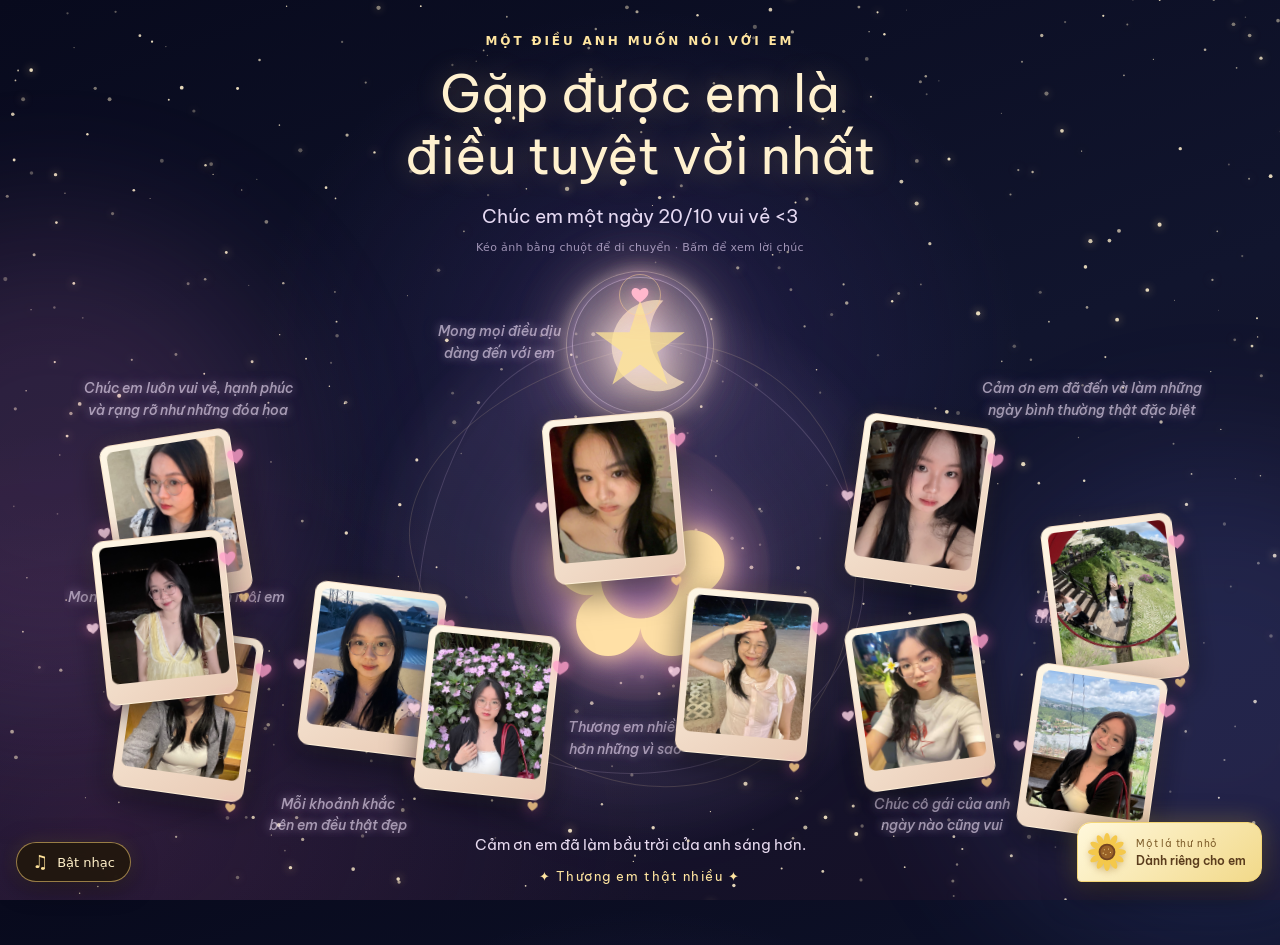
==== commit 7770ac75: "Orbit moon and star around central flower" ====
--- a/love.html
+++ b/love.html
@@ -8,7 +8,7 @@
     <link rel="preconnect" href="https://fonts.googleapis.com">
     <link rel="preconnect" href="https://fonts.gstatic.com" crossorigin>
     <link href="https://fonts.googleapis.com/css2?family=Be+Vietnam+Pro:wght@400;500;600;700&amp;display=swap" rel="stylesheet">
-    <link rel="stylesheet" href="assets/css/love-page.css?v=12">
+    <link rel="stylesheet" href="assets/css/love-page.css?v=13">
 </head>
 <body>
     <canvas class="star-canvas" id="starCanvas" aria-hidden="true"></canvas>
@@ -23,7 +23,7 @@
             <span class="heart-orbit" aria-hidden="true"><svg viewBox="0 0 24 24" focusable="false"><path d="M12 21s-8.5-5.2-9.8-10.2C1 6.7 3.2 3.5 6.7 3.5c2.2 0 4.1 1.3 5.3 3.1 1.2-1.8 3.1-3.1 5.3-3.1 3.5 0 5.7 3.2 4.5 7.3C20.5 15.8 12 21 12 21z"/></svg></span>
         </header>
         <section class="memory-field" id="memoryField" aria-label="Nh&#7919;ng kho&#7843;nh kh&#7855;c c&#7911;a ch&#250;ng m&#236;nh">
-            <div class="flower-glow" aria-hidden="true"><span class="flower-center">&#10047;</span><svg class="flower-moon" viewBox="0 0 100 100"><path d="M72 8a43 43 0 1 0 20 77A47 47 0 0 1 72 8Z"/></svg><svg class="flower-star" viewBox="0 0 100 100"><path d="M50 2 L61.2 36.4 L97.6 36.4 L68.2 57.7 L79.4 92.1 L50 70.8 L20.6 92.1 L31.8 57.7 L2.4 36.4 L38.8 36.4 Z"/></svg></div>
+            <div class="flower-glow" aria-hidden="true"><span class="flower-center">&#10047;</span><div class="celestial-orbit celestial-orbit-moon"><svg class="flower-moon" viewBox="0 0 100 100"><path d="M72 8a43 43 0 1 0 20 77A47 47 0 0 1 72 8Z"/></svg></div><div class="celestial-orbit celestial-orbit-star"><svg class="flower-star" viewBox="0 0 100 100"><path d="M50 2 L61.2 36.4 L97.6 36.4 L68.2 57.7 L79.4 92.1 L50 70.8 L20.6 92.1 L31.8 57.7 L2.4 36.4 L38.8 36.4 Z"/></svg></div></div>
             <div class="photo-field" id="photoField"></div>
         </section>
         <footer class="closing">
--- a/assets/css/love-page.css
+++ b/assets/css/love-page.css
@@ -608,4 +608,27 @@
     left: auto;
     border-color: #f5dcff88;
     box-shadow: 0 0 18px #e8c9ff66, inset 0 0 22px #e8c9ff1c;
-}+}
+/* Let the moon and star orbit the flower independently, each inside its own ring. */
+.flower-glow > .celestial-orbit {
+    position: absolute;
+    z-index: 2;
+    inset: 11%;
+    border-radius: 50%;
+    pointer-events: none;
+    animation-timing-function: linear;
+    animation-iteration-count: infinite;
+}
+.flower-glow > .celestial-orbit-moon { animation-name: celestialOrbit; animation-duration: 34s; }
+.flower-glow > .celestial-orbit-star { animation-name: celestialOrbit; animation-duration: 43s; animation-direction: reverse; }
+.flower-glow > .celestial-orbit > .flower-moon,
+.flower-glow > .celestial-orbit > .flower-star {
+    position: absolute;
+    top: 0;
+    right: auto;
+    bottom: auto;
+    left: 50%;
+    translate: -50% -50%;
+    animation: none;
+}
+@keyframes celestialOrbit { to { rotate: 1turn; } }
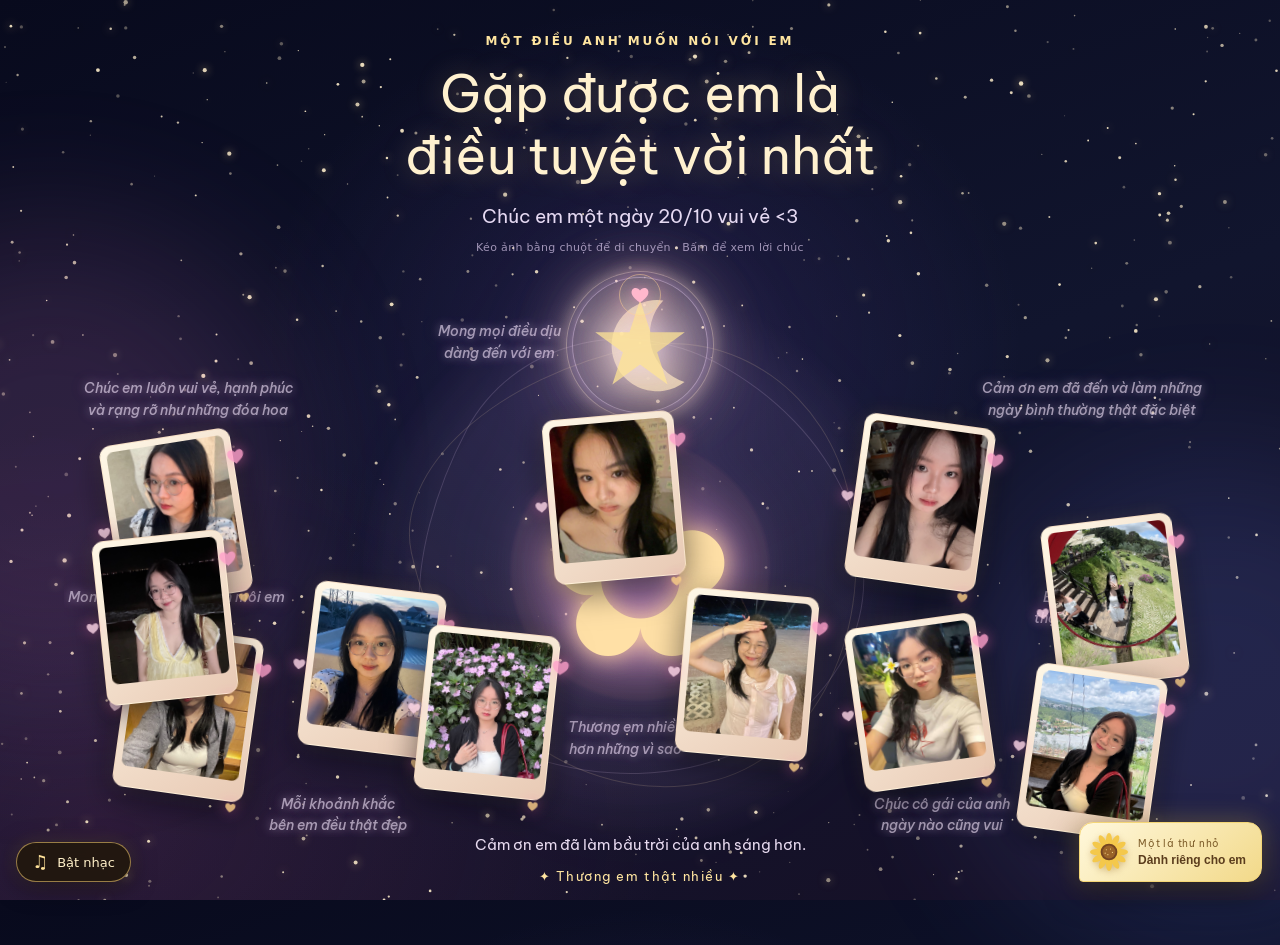
==== commit 9d912e2b: "Increase density of animated background stars" ====
--- a/love.html
+++ b/love.html
@@ -64,7 +64,7 @@
             <figcaption id="viewerWish"></figcaption>
         </figure>
     </dialog>
-    <script src="assets/js/love-page.js?v=3"></script>
+    <script src="assets/js/love-page.js?v=4"></script>
     <audio id="backgroundMusic" src="assets/audio/Ch%E1%BB%9D%20Ch%C3%BAt%20x%20Ch%E1%BA%B3ng%20Gi%E1%BB%91ng%20Gi%C3%A1ng%20Sinh%20x%20Track%2006%20x%20N%C6%A1i%20N%C3%A0y%20C%C3%B3%20Anh%20x%20In%20Love%20Douyin%20Top%20Music.mp3" autoplay loop muted preload="auto"></audio>
     <button class="music-toggle" id="musicToggle" type="button" aria-label="Bật nhạc">
         <span class="music-icon" aria-hidden="true">&#9835;</span>
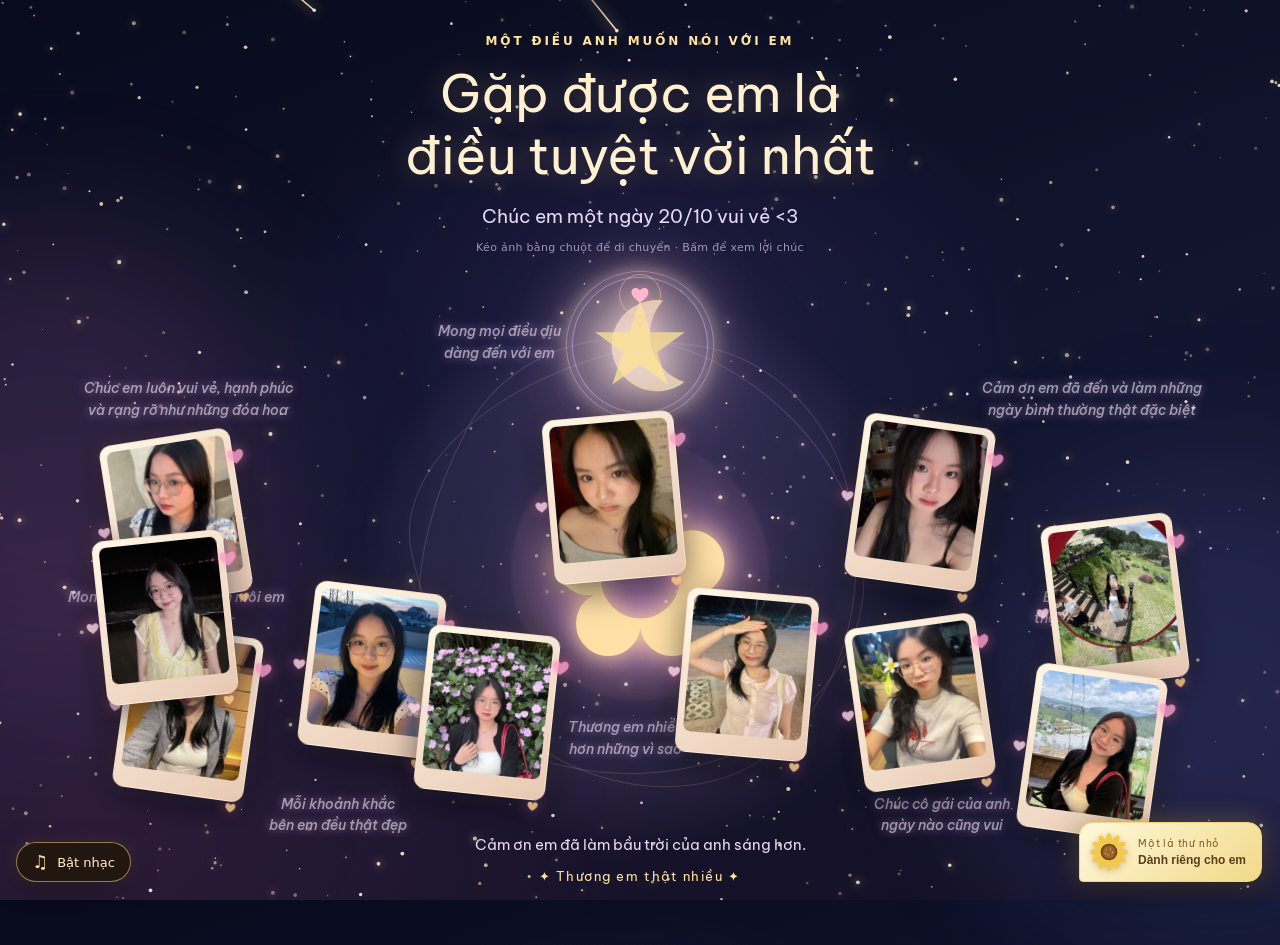
==== commit 557e2481: "Reveal letter text after envelope opens" ====
--- a/love.html
+++ b/love.html
@@ -8,7 +8,7 @@
     <link rel="preconnect" href="https://fonts.googleapis.com">
     <link rel="preconnect" href="https://fonts.gstatic.com" crossorigin>
     <link href="https://fonts.googleapis.com/css2?family=Be+Vietnam+Pro:wght@400;500;600;700&amp;display=swap" rel="stylesheet">
-    <link rel="stylesheet" href="assets/css/love-page.css?v=13">
+    <link rel="stylesheet" href="assets/css/love-page.css?v=14">
 </head>
 <body>
     <canvas class="star-canvas" id="starCanvas" aria-hidden="true"></canvas>
@@ -64,7 +64,7 @@
             <figcaption id="viewerWish"></figcaption>
         </figure>
     </dialog>
-    <script src="assets/js/love-page.js?v=4"></script>
+    <script src="assets/js/love-page.js?v=5"></script>
     <audio id="backgroundMusic" src="assets/audio/Ch%E1%BB%9D%20Ch%C3%BAt%20x%20Ch%E1%BA%B3ng%20Gi%E1%BB%91ng%20Gi%C3%A1ng%20Sinh%20x%20Track%2006%20x%20N%C6%A1i%20N%C3%A0y%20C%C3%B3%20Anh%20x%20In%20Love%20Douyin%20Top%20Music.mp3" autoplay loop muted preload="auto"></audio>
     <button class="music-toggle" id="musicToggle" type="button" aria-label="Bật nhạc">
         <span class="music-icon" aria-hidden="true">&#9835;</span>
--- a/assets/css/love-page.css
+++ b/assets/css/love-page.css
@@ -631,4 +631,14 @@
     translate: -50% -50%;
     animation: none;
 }
-@keyframes celestialOrbit { to { rotate: 1turn; } }+@keyframes celestialOrbit { to { rotate: 1turn; } }
+/* Reveal the greeting letter one character at a time after the blank page opens. */
+.letter-char { opacity: 1; }
+.letter-copy.is-typing .letter-char {
+    opacity: 0;
+    animation: letterCharacterReveal 1ms steps(1, end) forwards;
+}
+@keyframes letterCharacterReveal { to { opacity: 1; } }
+@media (prefers-reduced-motion: reduce) {
+    .letter-copy.is-typing .letter-char { animation: none; opacity: 1; }
+}
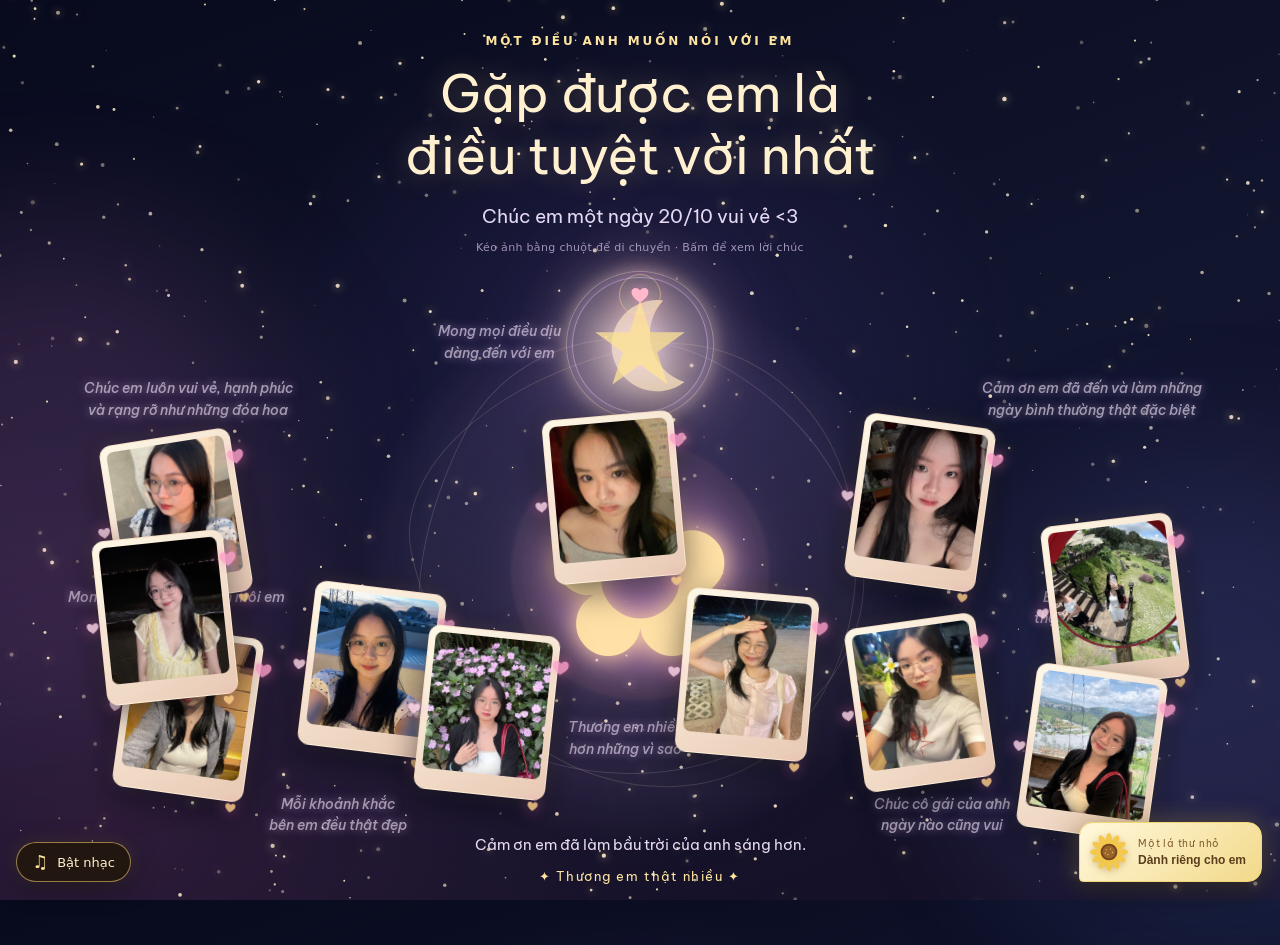
==== commit e6cb4154: "Animate letter copy like handwriting" ====
--- a/love.html
+++ b/love.html
@@ -8,7 +8,7 @@
     <link rel="preconnect" href="https://fonts.googleapis.com">
     <link rel="preconnect" href="https://fonts.gstatic.com" crossorigin>
     <link href="https://fonts.googleapis.com/css2?family=Be+Vietnam+Pro:wght@400;500;600;700&amp;display=swap" rel="stylesheet">
-    <link rel="stylesheet" href="assets/css/love-page.css?v=14">
+    <link rel="stylesheet" href="assets/css/love-page.css?v=15">
 </head>
 <body>
     <canvas class="star-canvas" id="starCanvas" aria-hidden="true"></canvas>
@@ -64,7 +64,7 @@
             <figcaption id="viewerWish"></figcaption>
         </figure>
     </dialog>
-    <script src="assets/js/love-page.js?v=5"></script>
+    <script src="assets/js/love-page.js?v=6"></script>
     <audio id="backgroundMusic" src="assets/audio/Ch%E1%BB%9D%20Ch%C3%BAt%20x%20Ch%E1%BA%B3ng%20Gi%E1%BB%91ng%20Gi%C3%A1ng%20Sinh%20x%20Track%2006%20x%20N%C6%A1i%20N%C3%A0y%20C%C3%B3%20Anh%20x%20In%20Love%20Douyin%20Top%20Music.mp3" autoplay loop muted preload="auto"></audio>
     <button class="music-toggle" id="musicToggle" type="button" aria-label="Bật nhạc">
         <span class="music-icon" aria-hidden="true">&#9835;</span>
--- a/assets/css/love-page.css
+++ b/assets/css/love-page.css
@@ -632,13 +632,22 @@
     animation: none;
 }
 @keyframes celestialOrbit { to { rotate: 1turn; } }
-/* Reveal the greeting letter one character at a time after the blank page opens. */
-.letter-char { opacity: 1; }
-.letter-copy.is-typing .letter-char {
-    opacity: 0;
-    animation: letterCharacterReveal 1ms steps(1, end) forwards;
-}
-@keyframes letterCharacterReveal { to { opacity: 1; } }
+/* A small writing cursor follows each revealed character; written text stays visible. */
+.letter-char { opacity: 1; transition: opacity .045s ease-out, color .08s ease-out, text-shadow .08s ease-out; }
+.letter-copy.is-typing .letter-char:not(.is-written) { opacity: 0; }
+.letter-char.is-writing { color: #a87832; text-shadow: 0 0 6px #e4bd75aa; }
+.letter-char.is-writing::after {
+    content: "";
+    display: inline-block;
+    width: 1.5px;
+    height: .9em;
+    margin-left: 1px;
+    vertical-align: -.08em;
+    background: #b7863f;
+    animation: writingCaret .65s steps(2, start) infinite;
+}
+@keyframes writingCaret { to { opacity: 0; } }
 @media (prefers-reduced-motion: reduce) {
-    .letter-copy.is-typing .letter-char { animation: none; opacity: 1; }
+    .letter-copy.is-typing .letter-char:not(.is-written) { opacity: 1; }
+    .letter-char.is-writing::after { display: none; }
 }
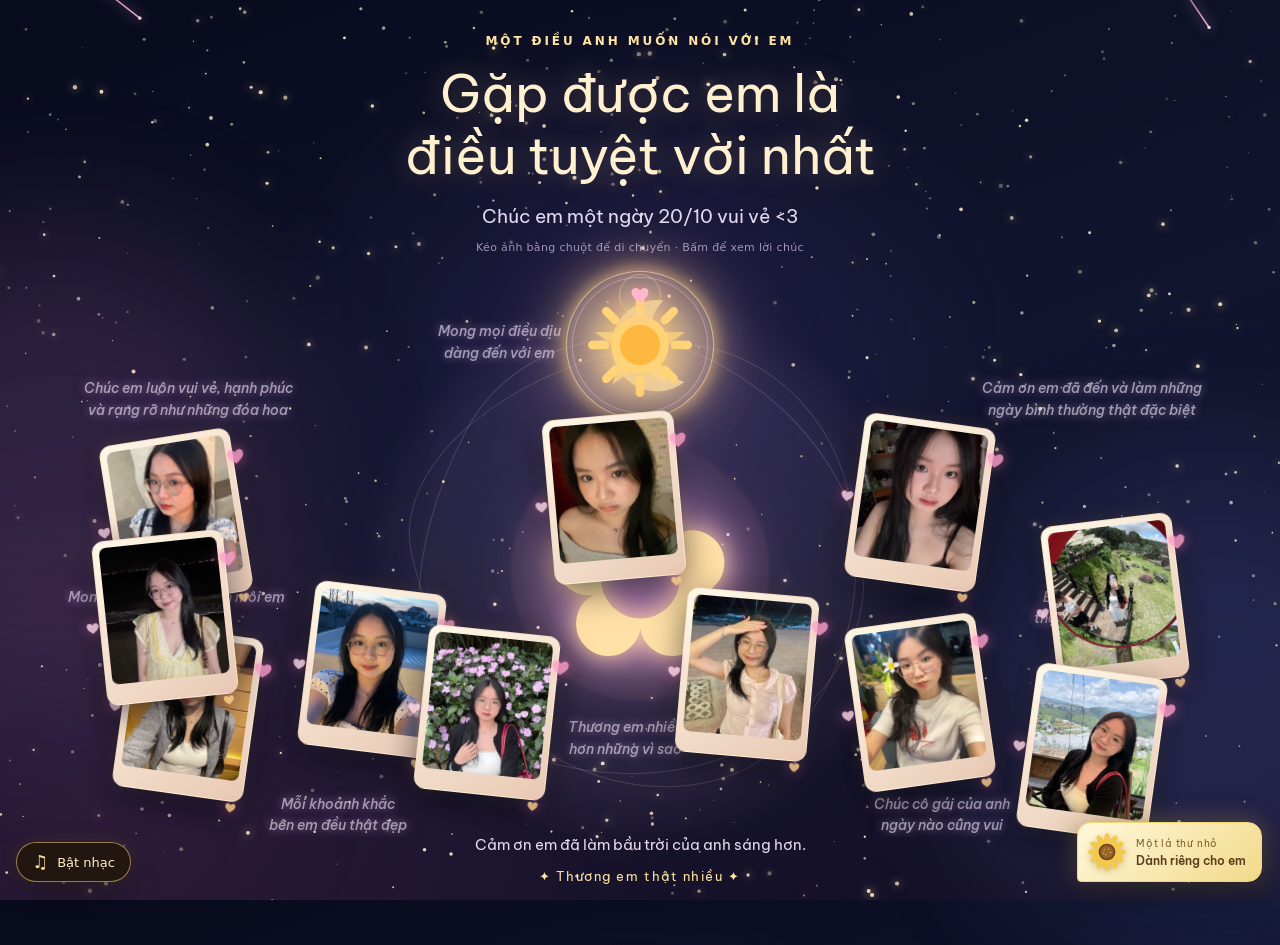
==== commit 3699e923: "Add sun to clockwise celestial orbit" ====
--- a/love.html
+++ b/love.html
@@ -8,7 +8,7 @@
     <link rel="preconnect" href="https://fonts.googleapis.com">
     <link rel="preconnect" href="https://fonts.gstatic.com" crossorigin>
     <link href="https://fonts.googleapis.com/css2?family=Be+Vietnam+Pro:wght@400;500;600;700&amp;display=swap" rel="stylesheet">
-    <link rel="stylesheet" href="assets/css/love-page.css?v=15">
+    <link rel="stylesheet" href="assets/css/love-page.css?v=16">
 </head>
 <body>
     <canvas class="star-canvas" id="starCanvas" aria-hidden="true"></canvas>
@@ -23,7 +23,7 @@
             <span class="heart-orbit" aria-hidden="true"><svg viewBox="0 0 24 24" focusable="false"><path d="M12 21s-8.5-5.2-9.8-10.2C1 6.7 3.2 3.5 6.7 3.5c2.2 0 4.1 1.3 5.3 3.1 1.2-1.8 3.1-3.1 5.3-3.1 3.5 0 5.7 3.2 4.5 7.3C20.5 15.8 12 21 12 21z"/></svg></span>
         </header>
         <section class="memory-field" id="memoryField" aria-label="Nh&#7919;ng kho&#7843;nh kh&#7855;c c&#7911;a ch&#250;ng m&#236;nh">
-            <div class="flower-glow" aria-hidden="true"><span class="flower-center">&#10047;</span><div class="celestial-orbit celestial-orbit-moon"><svg class="flower-moon" viewBox="0 0 100 100"><path d="M72 8a43 43 0 1 0 20 77A47 47 0 0 1 72 8Z"/></svg></div><div class="celestial-orbit celestial-orbit-star"><svg class="flower-star" viewBox="0 0 100 100"><path d="M50 2 L61.2 36.4 L97.6 36.4 L68.2 57.7 L79.4 92.1 L50 70.8 L20.6 92.1 L31.8 57.7 L2.4 36.4 L38.8 36.4 Z"/></svg></div></div>
+            <div class="flower-glow" aria-hidden="true"><span class="flower-center">&#10047;</span><div class="celestial-orbit celestial-orbit-moon"><svg class="flower-moon" viewBox="0 0 100 100"><path d="M72 8a43 43 0 1 0 20 77A47 47 0 0 1 72 8Z"/></svg></div><div class="celestial-orbit celestial-orbit-star"><svg class="flower-star" viewBox="0 0 100 100"><path d="M50 2 L61.2 36.4 L97.6 36.4 L68.2 57.7 L79.4 92.1 L50 70.8 L20.6 92.1 L31.8 57.7 L2.4 36.4 L38.8 36.4 Z"/></svg></div><div class="celestial-orbit celestial-orbit-sun"><svg class="flower-sun" viewBox="0 0 100 100"><g fill="none" stroke="#ffd477" stroke-linecap="round" stroke-width="8"><path d="M50 5v12M50 83v12M5 50h12M83 50h12M18.2 18.2l8.5 8.5M73.3 73.3l8.5 8.5M81.8 18.2l-8.5 8.5M26.7 73.3l-8.5 8.5"/></g><circle cx="50" cy="50" r="27" fill="#ffd477"/><circle cx="50" cy="50" r="19" fill="#ffb83f"/></svg></div></div>
             <div class="photo-field" id="photoField"></div>
         </section>
         <footer class="closing">
--- a/assets/css/love-page.css
+++ b/assets/css/love-page.css
@@ -650,4 +650,31 @@
 @media (prefers-reduced-motion: reduce) {
     .letter-copy.is-typing .letter-char:not(.is-written) { opacity: 1; }
     .letter-char.is-writing::after { display: none; }
+}
+/* Keep all three celestial bodies on one clockwise orbit with even spacing. */
+.flower-glow > .celestial-orbit-moon,
+.flower-glow > .celestial-orbit-star,
+.flower-glow > .celestial-orbit-sun {
+    animation-name: celestialOrbit;
+    animation-duration: 36s;
+    animation-direction: normal;
+}
+.flower-glow > .celestial-orbit-moon { animation-delay: 0s; }
+.flower-glow > .celestial-orbit-star { animation-delay: -12s; }
+.flower-glow > .celestial-orbit-sun { animation-delay: -24s; }
+.flower-glow .flower-sun {
+    position: absolute;
+    top: 0;
+    right: auto;
+    bottom: auto;
+    left: 50%;
+    width: clamp(76px, 13vw, 148px);
+    padding: clamp(12px, 2vw, 20px);
+    box-sizing: border-box;
+    translate: -50% -50%;
+    border: 1px solid #ffe3a277;
+    border-radius: 50%;
+    background: radial-gradient(circle, #fff1c51a 0 48%, #fff1c508 70%, transparent 72%);
+    box-shadow: 0 0 18px #ffc64f66, inset 0 0 22px #ffc64f1c;
+    filter: drop-shadow(0 0 14px #ffc64faa) drop-shadow(0 0 30px #ffb83f66);
 }
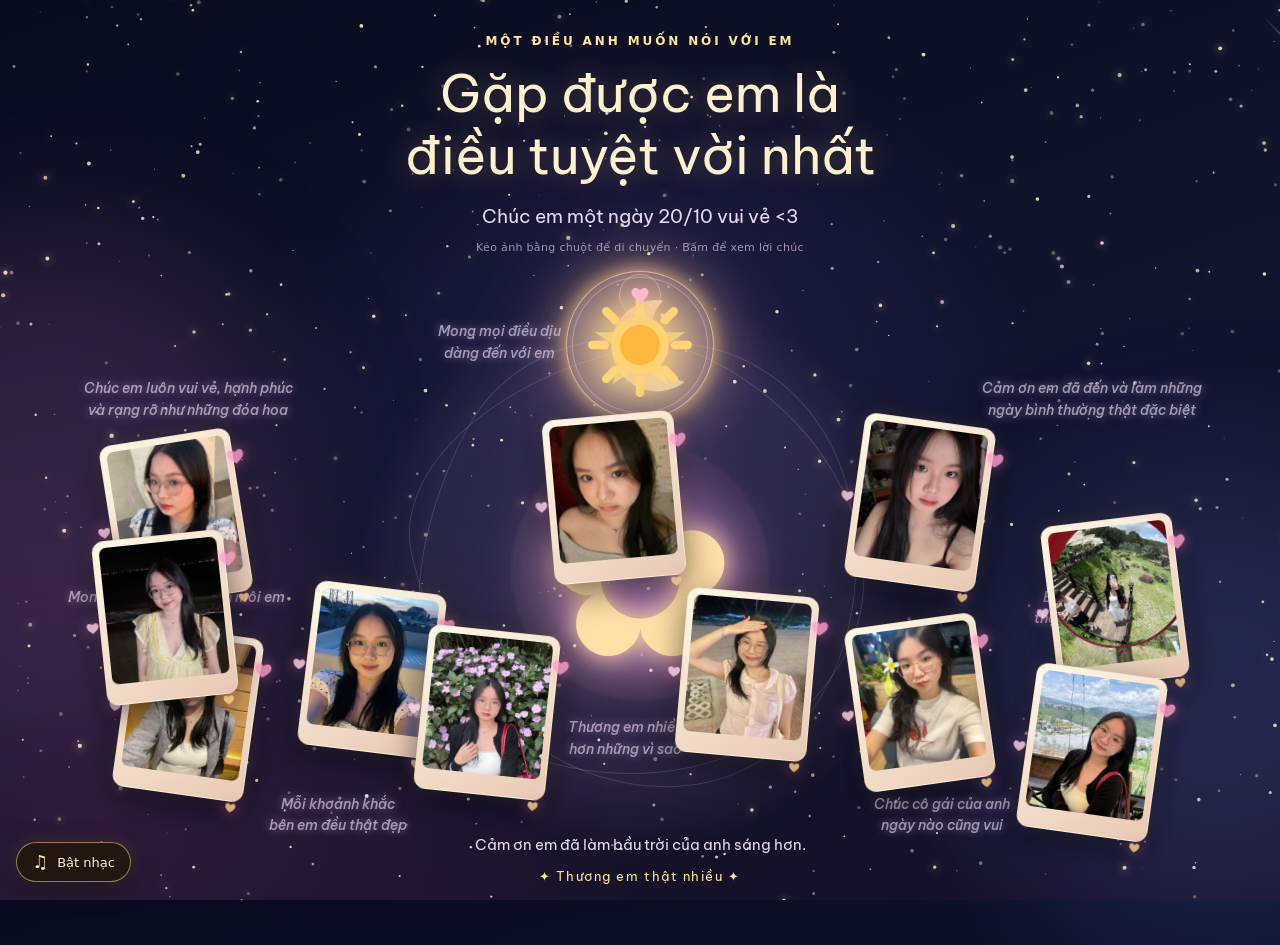
==== commit 17af1345: "Show sunflower-only letter shortcut" ====
--- a/love.html
+++ b/love.html
@@ -8,7 +8,7 @@
     <link rel="preconnect" href="https://fonts.googleapis.com">
     <link rel="preconnect" href="https://fonts.gstatic.com" crossorigin>
     <link href="https://fonts.googleapis.com/css2?family=Be+Vietnam+Pro:wght@400;500;600;700&amp;display=swap" rel="stylesheet">
-    <link rel="stylesheet" href="assets/css/love-page.css?v=16">
+    <link rel="stylesheet" href="assets/css/love-page.css?v=17">
 </head>
 <body>
     <canvas class="star-canvas" id="starCanvas" aria-hidden="true"></canvas>
@@ -31,9 +31,8 @@
             <span>&#10022; Th&#432;&#417;ng em th&#7853;t nhi&#7873;u &#10022;</span>
         </footer>
     </main>
-    <button class="love-card-trigger" id="loveCardTrigger" type="button" hidden aria-haspopup="dialog" aria-controls="sunflowerCardDialog">
+    <button class="love-card-trigger" id="loveCardTrigger" type="button" hidden aria-label="M&#7897;t l&#225; th&#432; nh&#7887; d&#224;nh cho em" aria-haspopup="dialog" aria-controls="sunflowerCardDialog">
         <svg class="trigger-sunflower" viewBox="0 0 100 100" aria-hidden="true"><g fill="#f4c84b"><ellipse cx="50" cy="19" rx="8" ry="19"/><ellipse cx="50" cy="19" rx="8" ry="19" transform="rotate(30 50 50)"/><ellipse cx="50" cy="19" rx="8" ry="19" transform="rotate(60 50 50)"/><ellipse cx="50" cy="19" rx="8" ry="19" transform="rotate(90 50 50)"/><ellipse cx="50" cy="19" rx="8" ry="19" transform="rotate(120 50 50)"/><ellipse cx="50" cy="19" rx="8" ry="19" transform="rotate(150 50 50)"/><ellipse cx="50" cy="19" rx="8" ry="19" transform="rotate(180 50 50)"/><ellipse cx="50" cy="19" rx="8" ry="19" transform="rotate(210 50 50)"/><ellipse cx="50" cy="19" rx="8" ry="19" transform="rotate(240 50 50)"/><ellipse cx="50" cy="19" rx="8" ry="19" transform="rotate(270 50 50)"/><ellipse cx="50" cy="19" rx="8" ry="19" transform="rotate(300 50 50)"/><ellipse cx="50" cy="19" rx="8" ry="19" transform="rotate(330 50 50)"/></g><circle cx="50" cy="50" r="22" fill="#744522"/><circle cx="50" cy="50" r="17" fill="#9a6328"/><g fill="#f4d889"><circle cx="43" cy="44" r="1.5"/><circle cx="54" cy="42" r="1.5"/><circle cx="59" cy="51" r="1.5"/><circle cx="47" cy="57" r="1.5"/><circle cx="40" cy="53" r="1.5"/></g></svg>
-        <span><small>M&#7897;t l&#225; th&#432; nh&#7887;</small><strong>D&#224;nh ri&#234;ng cho em</strong></span>
     </button>
     <dialog class="sunflower-card-dialog" id="sunflowerCardDialog" aria-label="Thi&#7879;p hoa h&#432;&#7899;ng d&#432;&#417;ng d&#224;nh t&#7863;ng em">
         <button class="sunflower-card-close" id="sunflowerCardClose" type="button" aria-label="&#272;&#243;ng thi&#7879;p">&times;</button>
@@ -43,7 +42,7 @@
             <svg class="envelope-flower envelope-flower-right" viewBox="0 0 100 100" aria-hidden="true"><g fill="#e9b937"><ellipse cx="50" cy="19" rx="8" ry="19"/><ellipse cx="50" cy="19" rx="8" ry="19" transform="rotate(30 50 50)"/><ellipse cx="50" cy="19" rx="8" ry="19" transform="rotate(60 50 50)"/><ellipse cx="50" cy="19" rx="8" ry="19" transform="rotate(90 50 50)"/><ellipse cx="50" cy="19" rx="8" ry="19" transform="rotate(120 50 50)"/><ellipse cx="50" cy="19" rx="8" ry="19" transform="rotate(150 50 50)"/><ellipse cx="50" cy="19" rx="8" ry="19" transform="rotate(180 50 50)"/><ellipse cx="50" cy="19" rx="8" ry="19" transform="rotate(210 50 50)"/><ellipse cx="50" cy="19" rx="8" ry="19" transform="rotate(240 50 50)"/><ellipse cx="50" cy="19" rx="8" ry="19" transform="rotate(270 50 50)"/><ellipse cx="50" cy="19" rx="8" ry="19" transform="rotate(300 50 50)"/><ellipse cx="50" cy="19" rx="8" ry="19" transform="rotate(330 50 50)"/></g><circle cx="50" cy="50" r="22" fill="#744522"/><circle cx="50" cy="50" r="17" fill="#9a6328"/></svg>
             <div class="envelope-greeting"><p>D&#224;nh t&#7863;ng em</p><span aria-hidden="true">&#8212; <svg class="inline-heart" viewBox="0 0 24 24" focusable="false"><path d="M12 21s-8.5-5.2-9.8-10.2C1 6.7 3.2 3.5 6.7 3.5c2.2 0 4.1 1.3 5.3 3.1 1.2-1.8 3.1-3.1 5.3-3.1 3.5 0 5.7 3.2 4.5 7.3C20.5 15.8 12 21 12 21z"/></svg> &#8212;</span><strong>20/10</strong><small>M&#7897;t ch&#250;t y&#234;u th&#432;&#417;ng</small></div>
             <button class="sunflower-seal" id="sunflowerSeal" type="button" aria-label="M&#7903; l&#225; th&#432;"><svg viewBox="0 0 24 24" aria-hidden="true"><path d="M12 21s-8.2-5.2-10.2-10.1C.2 7.2 2.4 3.5 6.4 3.5c2.4 0 4.2 1.5 5.6 3.5 1.4-2 3.2-3.5 5.6-3.5 4 0 6.2 3.7 4.6 7.4C20.2 15.8 12 21 12 21Z"/></svg></button>
-            <p class="envelope-tap-hint">Ch&#7841;m v&#224;o con d&#7845;u &#273;&#7875; m&#7903;</p>
+            <p class="envelope-tap-hint"><span class="envelope-note">M&#7897;t l&#225; th&#432; nh&#7887; d&#224;nh cho em</span><span>Ch&#7841;m v&#224;o con d&#7845;u &#273;&#7875; m&#7903;</span></p>
         </section>
         <article class="sunflower-letter" id="sunflowerLetter" hidden>
             <div class="letter-copy">
--- a/assets/css/love-page.css
+++ b/assets/css/love-page.css
@@ -677,4 +677,18 @@
     background: radial-gradient(circle, #fff1c51a 0 48%, #fff1c508 70%, transparent 72%);
     box-shadow: 0 0 18px #ffc64f66, inset 0 0 22px #ffc64f1c;
     filter: drop-shadow(0 0 14px #ffc64faa) drop-shadow(0 0 30px #ffb83f66);
-}+}
+/* The corner shortcut is a sunflower-only button; the note appears on its envelope. */
+.love-card-trigger {
+    justify-content: center;
+    width: 64px;
+    height: 64px;
+    max-width: none;
+    padding: 8px;
+    border-radius: 50%;
+    text-align: center;
+}
+.trigger-sunflower { flex: 0 0 46px; width: 46px; }
+.envelope-tap-hint { left: 50%; width: max-content; max-width: 88%; transform: translateX(-50%); text-align: center; }
+.envelope-note { display: block; margin-bottom: 2px; color: #785b35; font-weight: 600; letter-spacing: .02em; }
+.envelope-tap-hint > span:last-child { display: block; }
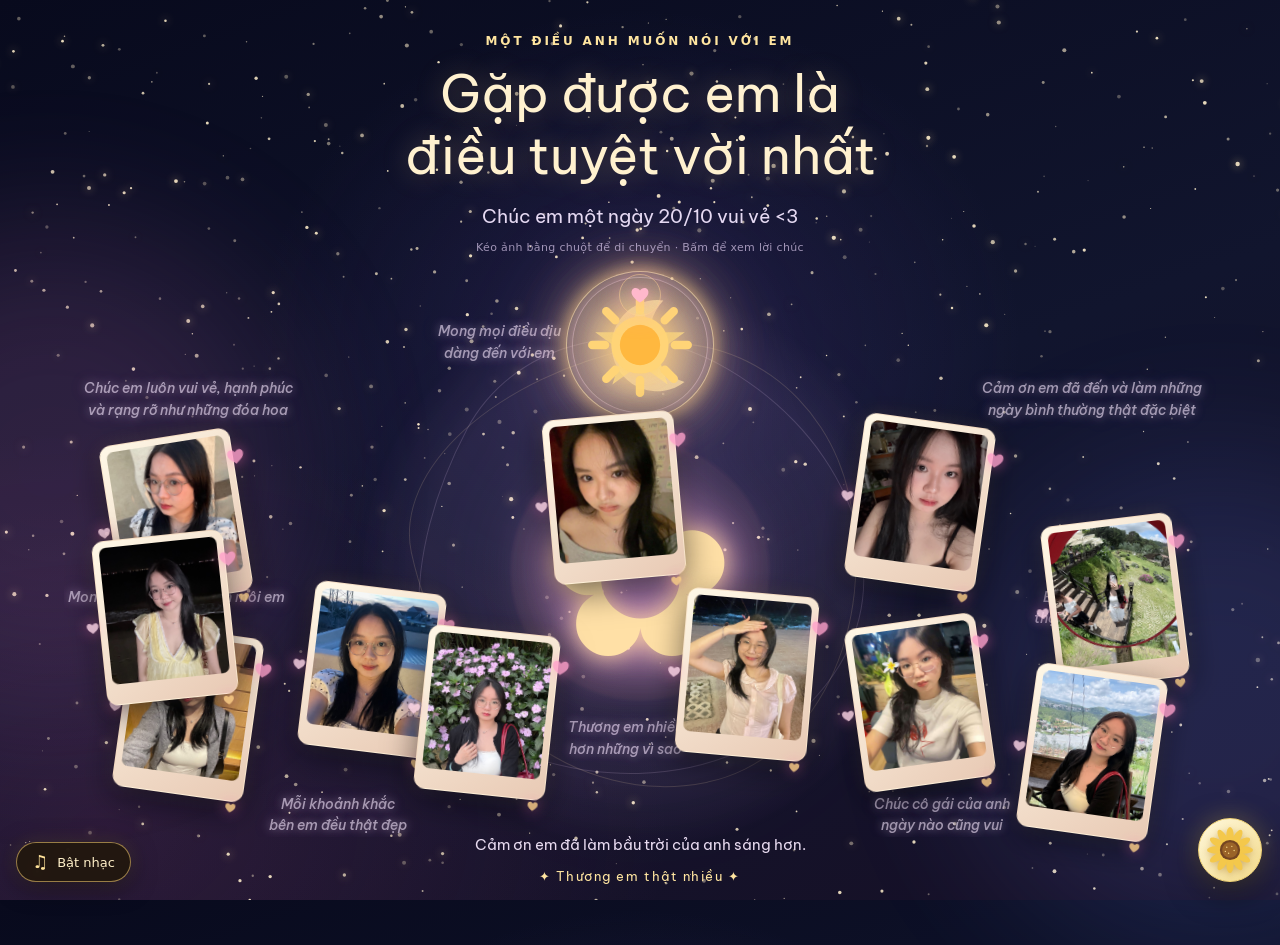
==== commit 5b5cc4a3: "Remove envelope helper text" ====
--- a/love.html
+++ b/love.html
@@ -42,7 +42,6 @@
             <svg class="envelope-flower envelope-flower-right" viewBox="0 0 100 100" aria-hidden="true"><g fill="#e9b937"><ellipse cx="50" cy="19" rx="8" ry="19"/><ellipse cx="50" cy="19" rx="8" ry="19" transform="rotate(30 50 50)"/><ellipse cx="50" cy="19" rx="8" ry="19" transform="rotate(60 50 50)"/><ellipse cx="50" cy="19" rx="8" ry="19" transform="rotate(90 50 50)"/><ellipse cx="50" cy="19" rx="8" ry="19" transform="rotate(120 50 50)"/><ellipse cx="50" cy="19" rx="8" ry="19" transform="rotate(150 50 50)"/><ellipse cx="50" cy="19" rx="8" ry="19" transform="rotate(180 50 50)"/><ellipse cx="50" cy="19" rx="8" ry="19" transform="rotate(210 50 50)"/><ellipse cx="50" cy="19" rx="8" ry="19" transform="rotate(240 50 50)"/><ellipse cx="50" cy="19" rx="8" ry="19" transform="rotate(270 50 50)"/><ellipse cx="50" cy="19" rx="8" ry="19" transform="rotate(300 50 50)"/><ellipse cx="50" cy="19" rx="8" ry="19" transform="rotate(330 50 50)"/></g><circle cx="50" cy="50" r="22" fill="#744522"/><circle cx="50" cy="50" r="17" fill="#9a6328"/></svg>
             <div class="envelope-greeting"><p>D&#224;nh t&#7863;ng em</p><span aria-hidden="true">&#8212; <svg class="inline-heart" viewBox="0 0 24 24" focusable="false"><path d="M12 21s-8.5-5.2-9.8-10.2C1 6.7 3.2 3.5 6.7 3.5c2.2 0 4.1 1.3 5.3 3.1 1.2-1.8 3.1-3.1 5.3-3.1 3.5 0 5.7 3.2 4.5 7.3C20.5 15.8 12 21 12 21z"/></svg> &#8212;</span><strong>20/10</strong><small>M&#7897;t ch&#250;t y&#234;u th&#432;&#417;ng</small></div>
             <button class="sunflower-seal" id="sunflowerSeal" type="button" aria-label="M&#7903; l&#225; th&#432;"><svg viewBox="0 0 24 24" aria-hidden="true"><path d="M12 21s-8.2-5.2-10.2-10.1C.2 7.2 2.4 3.5 6.4 3.5c2.4 0 4.2 1.5 5.6 3.5 1.4-2 3.2-3.5 5.6-3.5 4 0 6.2 3.7 4.6 7.4C20.2 15.8 12 21 12 21Z"/></svg></button>
-            <p class="envelope-tap-hint"><span class="envelope-note">M&#7897;t l&#225; th&#432; nh&#7887; d&#224;nh cho em</span><span>Ch&#7841;m v&#224;o con d&#7845;u &#273;&#7875; m&#7903;</span></p>
         </section>
         <article class="sunflower-letter" id="sunflowerLetter" hidden>
             <div class="letter-copy">
